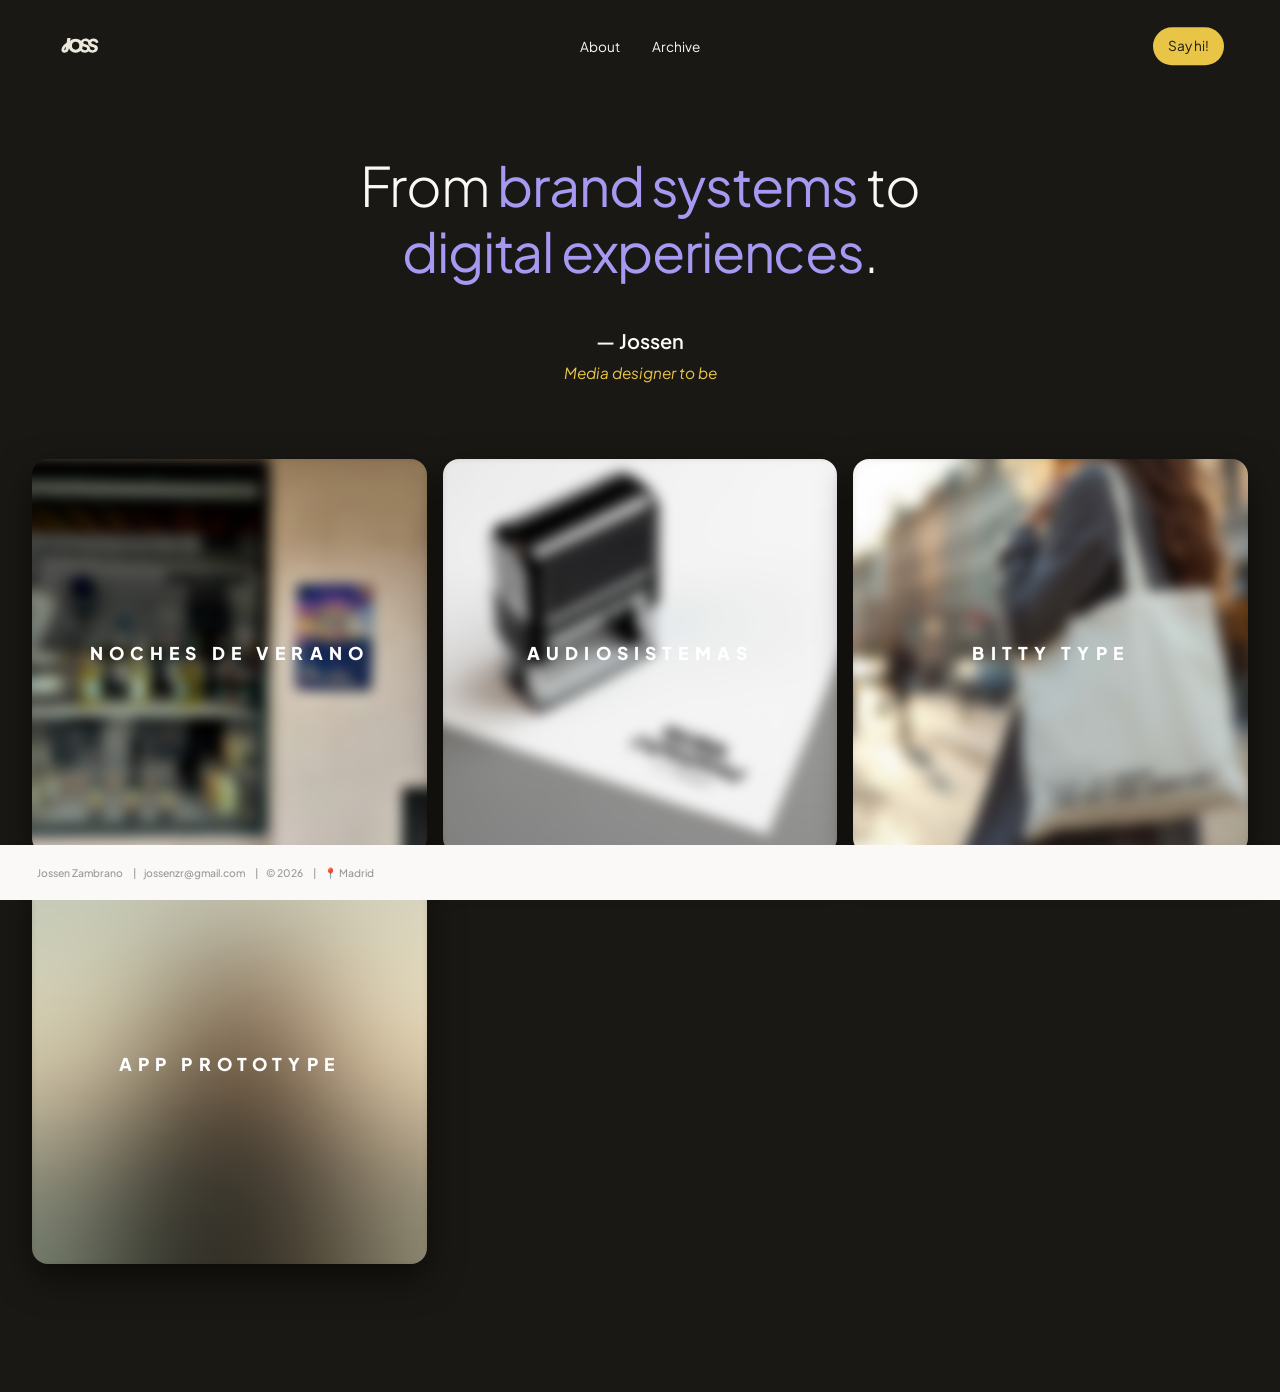
==== index.html @ 5b0282dc "feat: navbar, favicon, projects, animations and more" ====
﻿<!doctype html>
<!--
	Phantom by HTML5 UP
	html5up.net | @ajlkn
	Free for personal and commercial use under the CCA 3.0 license (html5up.net/license)
-->
<html>
  <head>
    <title>Joss Portfolio</title>
    <meta charset="utf-8" />
    <meta
      name="viewport"
      content="width=device-width, initial-scale=1, user-scalable=no"
    />
    <link
      rel="icon"
      type="image/png"
      href="images/favicon/favicon-96x96.png"
      sizes="96x96"
    />
    <link rel="icon" type="image/svg+xml" href="images/favicon/favicon.svg" />
    <link rel="shortcut icon" href="images/favicon/favicon.ico" />
    <link
      rel="apple-touch-icon"
      sizes="180x180"
      href="images/favicon/apple-touch-icon.png"
    />
    <meta name="apple-mobile-web-app-title" content="MyWebSite" />
    <link rel="manifest" href="images/favicon/site.webmanifest" />
    <link rel="stylesheet" href="assets/css/main.css" />
    <noscript><link rel="stylesheet" href="assets/css/noscriptss" /></noscript>
  </head>
  <body class="is-preload home">
    <!-- Wrapper -->
    <div id="wrapper">
      <!-- Header -->
      <header id="header">
        <div class="inner">
          <!-- Logo -->
          <a href="index.html" class="logo" aria-label="JOSS"
            ><span class="logo-mark"></span
          ></a>

          <!-- Nav -->
          <nav>
            <ul>
              <li><a href="aboutme.html">About</a></li>
              <li><a href="archive.html">Archive</a></li>
              <li><a href="sayhello.html" class="say-hello">Say hi!</a></li>
            </ul>
          </nav>
          <button class="hamburger" id="hamburger" aria-label="Menu">
            <span></span>
            <span></span>
            <span></span>
          </button>
          <a
            href="sayhello.html#sayhello-form"
            class="header-msg icon fa-envelope"
            aria-label="Say hi"
            ><span class="label">Say hi</span></a
          >
        </div>
      </header>

      <!-- Main -->
      <div id="main">
        <div class="inner">
          <section id="intro">
            <blockquote class="hero-quote">
              <p class="quote-text">
                From <em>brand systems</em> to <em>digital experiences</em>.
              </p>
              <footer class="quote-sign">
                <span class="quote-name"> — Jossen</span>
                <span class="quote-role">Media designer to be</span>
              </footer>
            </blockquote>
          </section>
          <section class="tiles">
            <article class="style1">
              <span class="image">
                <img src="images/proyecto1/cartel_chinchon.jpg" alt="" />
              </span>
              <a href="proyecto1.html">
                <h2>Noches de Verano</h2>
                <div class="content">
                  <p>Festival identity</p>
                </div>
              </a>
            </article>
            <article class="style2">
              <span class="image">
                <img src="images/proyecto2/sello_corporativo.jpg" alt="" />
              </span>
              <a href="proyecto2.html">
                <h2>Audiosistemas</h2>
                <div class="content">
                  <p>Brand identity</p>
                </div>
              </a>
            </article>
            <article class="style3">
              <span class="image">
                <img src="images/proyecto3/TOTEBAG.jpg" alt="" />
              </span>
              <a href="proyecto3.html">
                <h2>Bitty Type</h2>
                <div class="content">
                  <p>Pixel Typeface</p>
                </div>
              </a>
            </article>
            <article class="style4">
              <span class="image">
                <img src="images/pic04.jpg" alt="" />
              </span>
              <a href="#" onclick="return false;" style="cursor: default">
                <h2>App Prototype</h2>
                <div class="content">
                  <p>🔒 Coming soon</p>
                </div>
              </a>
            </article>
          </section>
        </div>
      </div>

      <!-- Footer -->
      <footer id="footer">
        <div class="inner">
          <div class="footer-bottom">
            <ul class="copyright">
              <li>
                Jossen Zambrano<span class="footer-extra">
                  &nbsp;&nbsp;&nbsp;&nbsp;|&nbsp;&nbsp;&nbsp;&nbsp;jossenzr@gmail.com</span
                >
                &nbsp;&nbsp;&nbsp;&nbsp;|&nbsp;&nbsp;&nbsp;&nbsp;&copy;
                2026<span class="footer-extra">
                  &nbsp;&nbsp;&nbsp;&nbsp;|&nbsp;&nbsp;&nbsp;&nbsp;📍
                  Madrid</span
                >
              </li>
            </ul>
            <section class="footer-social">
              <ul class="icons">
                <li>
                  <a
                    href="https://www.instagram.com/hellojossi"
                    target="_blank"
                    rel="noopener"
                    class="icon brands style2 fa-instagram"
                    ><span class="label">Instagram</span></a
                  >
                </li>
                <li>
                  <a
                    href="https://www.linkedin.com/in/jossenz"
                    target="_blank"
                    rel="noopener"
                    class="icon brands style2 fa-linkedin"
                    ><span class="label">LinkedIn</span></a
                  >
                </li>
              </ul>
            </section>
          </div>
        </div>
      </footer>
    </div>

    <!-- Scripts -->
    <script src="assets/js/jquery.min.js"></script>
    <script src="assets/js/browser.min.js"></script>
    <script src="assets/js/breakpoints.min.js"></script>
    <script src="assets/js/util.js"></script>
    <script src="assets/js/main.js"></script>
    <script src="assets/js/hamburger.js"></script>
  </body>
</html>
---- assets/css/main.css ----
﻿@import url(fontawesome-all.min.css);
@import url("https://fonts.googleapis.com/css?family=Source+Sans+Pro:300,700,900");

@font-face {
	font-family: "Plus Jakarta Sans";
	src: url("../webfonts/Plus_Jakarta_Sans/PlusJakartaSans-VariableFont_wght.ttf") format("truetype");
	font-weight: 200 800;
	font-style: normal;
}

@font-face {
	font-family: "Plus Jakarta Sans";
	src: url("../webfonts/Plus_Jakarta_Sans/PlusJakartaSans-Italic-VariableFont_wght.ttf") format("truetype");
	font-weight: 200 800;
	font-style: italic;
}

/*
	Phantom by HTML5 UP
	html5up.net | @ajlkn
	Free for personal and commercial use under the CCA 3.0 license (html5up.net/license)
*/

html, body, div, span, applet, object,
iframe, h1, h2, h3, h4, h5, h6, p, blockquote,
pre, a, abbr, acronym, address, big, cite,
code, del, dfn, em, img, ins, kbd, q, s, samp,
small, strike, strong, sub, sup, tt, var, b,
u, i, center, dl, dt, dd, ol, ul, li, fieldset,
form, label, legend, table, caption, tbody,
tfoot, thead, tr, th, td, article, aside,
canvas, details, embed, figure, figcaption,
footer, header, hgroup, menu, nav, output, ruby,
section, summary, time, mark, audio, video {
	margin: 0;
	padding: 0;
	border: 0;
	font-size: 100%;
	font: inherit;
	vertical-align: baseline;}

article, aside, details, figcaption, figure,
footer, header, hgroup, menu, nav, section {
	display: block;}

body {
	line-height: 1;
}

ol, ul {
	list-style: none;
}

blockquote, q {
	quotes: none;
}

	blockquote:before, blockquote:after, q:before, q:after {
		content: '';
		content: none;
	}

table {
	border-collapse: collapse;
	border-spacing: 0;
}

body {
	-webkit-text-size-adjust: none;
}

mark {
	background-color: transparent;
	color: inherit;
}

input::-moz-focus-inner {
	border: 0;
	padding: 0;
}

input, select, textarea {
	-moz-appearance: none;
	-webkit-appearance: none;
	-ms-appearance: none;
	appearance: none;
}

/* Basic */

	@-ms-viewport {
		width: device-width;
	}

	body {
		-ms-overflow-style: scrollbar;
	}

	@media screen and (max-width: 480px) {

		html, body {
			min-width: 320px;
		}

	}

	html {
		box-sizing: border-box;
	}

	*, *:before, *:after {
		box-sizing: inherit;
	}

	body {
		background: #F5F0E8;
	}

	/* Dark theme — applied site-wide via the "home" body class */
	body.home {
		background: #1A1814;
		color: #FAF9F7;
	}

	/* Header: blended/transparent at top, off-white sticky pill once scrolled */
	body.home #header {
		background: transparent;
		box-shadow: none;
		transition: background-color 0.3s ease, box-shadow 0.3s ease;
	}

	body.home #header.scrolled {
		background: rgba(227, 216, 242, 0.5);
		box-shadow: 0 6px 24px rgba(26, 24, 20, 0.12);
		-webkit-backdrop-filter: blur(22px) saturate(140%);
		backdrop-filter: blur(22px) saturate(140%);
	}

	/* Logo swaps with header state (all widths).
	   The logo is an SVG rendered via CSS mask, tinted with currentColor —
	   so it picks up Pergamino on the dark bar and Ink once scrolled. */
	body.home #header .logo {
		color: #ECE8DC;
	}

	body.home #header.scrolled .logo,
	body.home #header.menu-open .logo {
		color: #1A1814;
	}

	/* SVG logo flips from Pergamino to Ink on the light (scrolled) bar */
	body.home #header.scrolled .logo-mark,
	body.home #header.menu-open .logo-mark {
		filter: brightness(0);
	}

	/* Hamburger swaps with header state (mobile) */
	body.home #header .hamburger span {
		background: #FAF9F7;
	}

	body.home #header.scrolled .hamburger span,
	body.home #header.menu-open .hamburger span {
		background: #1A1814;
	}

	/* Nav links + CTA swap only where the nav is a bar (tablet/desktop) */
	@media screen and (min-width: 737px) {

		/* Say hi as a right-aligned CTA (About/Archive stay centered) */
		body.home #header nav ul li:last-child {
			position: absolute;
			right: 2em;
			top: 50%;
			transform: translateY(-50%);
		}

		body.home #header nav ul li a {
			color: #FAF9F7;
		}

		body.home #header.scrolled nav ul li a {
			color: #1A1814;
		}

		body.home #header.scrolled nav ul li a:hover {
			color: #FAF9F7 !important;
		}

		/* Current-page (active) link behaves like the others — no purple */
		body.home #header nav ul li a.active {
			color: #FAF9F7 !important;
			font-weight: 400;
			text-decoration: underline;
			text-underline-offset: 4px;
		}

		body.home #header nav ul li a.active:hover {
			color: #FAF9F7 !important;
		}

		body.home #header.scrolled nav ul li a.active {
			color: #1A1814 !important;
		}

		body.home #header.scrolled nav ul li a.active:hover {
			color: #FAF9F7 !important;
		}

		/* Filled pill CTA — Honey on the dark bar */
		body.home #header nav ul li a.say-hello {
			background: #E8C547;
			box-shadow: none;
			color: #1A1814;
			font-weight: 400;
			text-decoration: none;
		}

		body.home #header nav ul li a.say-hello:hover {
			background: #f0d264;
			color: #1A1814 !important;
			box-shadow: none;
			text-decoration: none;
		}

		/* Filled pill CTA — Ink on the honey bar */
		body.home #header.scrolled nav ul li a.say-hello {
			background: #1A1814;
			box-shadow: none;
			color: #FAF9F7;
		}

		body.home #header.scrolled nav ul li a.say-hello:hover {
			background: #2e2a25;
			color: #FAF9F7 !important;
			box-shadow: none;
			text-decoration: none;
		}

	}

	/* Say hi CTA arrow: Ink on the violet button, off-white on the Ink button */
	body.home #header nav ul li a.say-hello::after {
		color: #1A1814;
	}

	body.home #header.scrolled nav ul li a.say-hello::after {
		color: #FAF9F7;
	}

	/* Footer in off-white */
	body.home #footer {
		background-color: #FAF9F7;
	}

	/* Tile shadow, readable on the dark background */
	body.home .tiles article {
		box-shadow: 0 14px 34px rgba(0, 0, 0, 0.55);
	}

	body:not(.is-touch).home .tiles article:hover {
		box-shadow: 0 22px 48px rgba(0, 0, 0, 0.7);
	}

	/* Other pages: flip dark content text to off-white on the dark theme */
	body.home .about-heading,
	body.home .about-text p,
	body.home .sayhello-sub,
	body.home .sayhello-form-label,
	body.home .sayhello-field-label {
		color: #FAF9F7;
	}

	/* About name label in the brand purple */
	body.home .about-label {
		color: #A599F2;
	}

	/* Keep Ink text where it sits on a light (honey) element */
	body.home .sayhello-highlight {
		color: #1A1814;
	}

	/* Per-page nav hover colour (About / Archive) */
	body.p2 #header nav ul li a:not(.say-hello):hover {
		color: #FAF9F7 !important;
	}

	body.p2 #header.scrolled nav ul li a:not(.say-hello):hover {
		color: #FAF9F7 !important;
	}

	body.p3 #header nav ul li a:not(.say-hello):hover,
	body.p3 #header.scrolled nav ul li a:not(.say-hello):hover {
		color: #FAF9F7 !important;
	}

	/* Already on the Say hi page: hide the CTA in the nav */
	body.sayhi #header nav ul li:last-child {
		display: none;
	}

		body.is-preload *, body.is-preload *:before, body.is-preload *:after {
			-moz-animation: none !important;
			-webkit-animation: none !important;
			-ms-animation: none !important;
			animation: none !important;
			-moz-transition: none !important;
			-webkit-transition: none !important;
			-ms-transition: none !important;
			transition: none !important;
		}

/* Type */

	body, input, select, textarea {
		color: #585858;
		font-family: "Plus Jakarta Sans", "Source Sans Pro", Helvetica, sans-serif;
		font-size: 16pt;
		font-weight: 300;
		line-height: 1.75;
	}

		@media screen and (max-width: 1680px) {

			body, input, select, textarea {
				font-size: 14pt;
			}

		}

		@media screen and (max-width: 1280px) {

			body, input, select, textarea {
				font-size: 12pt;
			}

		}

	a {
		-moz-transition: border-bottom-color 0.2s ease, color 0.2s ease;
		-webkit-transition: border-bottom-color 0.2s ease, color 0.2s ease;
		-ms-transition: border-bottom-color 0.2s ease, color 0.2s ease;
		transition: border-bottom-color 0.2s ease, color 0.2s ease;
		text-decoration: none;
		color: #585858;
		border-bottom: dotted 1px rgba(88, 88, 88, 0.5);
	}

		a:hover {
			border-bottom-color: transparent;
			color: #f2849e !important;
		}

	strong, b {
		font-weight: 900;
	}

	em, i {
		font-style: italic;
	}

	p {
		margin: 0 0 2em 0;
	}

	h1 {
		font-size: 2.75em;
		font-weight: 700;
		line-height: 1.3;
		margin: 0 0 1em 0;
		letter-spacing: -0.035em;
	}

		h1 a {
			color: inherit;
		}

		@media screen and (max-width: 736px) {

			h1 {
				font-size: 2em;
				margin: 0 0 1em 0;
			}

		}

		@media screen and (max-width: 360px) {

			h1 {
				font-size: 1.75em;
			}

		}

	h2 {
		font-weight: 900;
		line-height: 1.5;
		margin: 0 0 2em 0;
		text-transform: uppercase;
		letter-spacing: 0.35em;
		font-size: 1.1em;
	}

		h2 a {
			color: inherit;
		}

	@media screen and (max-width: 980px) {

		h1 br, h2 br {
			display: none;
		}

	}

	@media screen and (max-width: 736px) {

		h2 {
			font-size: 1em;
		}

	}

/* Icon */

	.icon {
		text-decoration: none;
		border-bottom: none;
		position: relative;
	}

		.icon:before {
			-moz-osx-font-smoothing: grayscale;
			-webkit-font-smoothing: antialiased;
			display: inline-block;
			font-style: normal;
			font-variant: normal;
			text-rendering: auto;
			line-height: 1;
			text-transform: none !important;
			font-family: 'Font Awesome 5 Free';
			font-weight: 400;
		}

		.icon > .label {
			display: none;
		}

		.icon:before {
			line-height: inherit;
		}

		.icon.brands:before {
			font-family: 'Font Awesome 5 Brands';
		}

		.icon.style2 {
			-moz-transition: background-color 0.2s ease-in-out, color 0.2s ease-in-out, border-color 0.2s ease-in-out;
			-webkit-transition: background-color 0.2s ease-in-out, color 0.2s ease-in-out, border-color 0.2s ease-in-out;
			-ms-transition: background-color 0.2s ease-in-out, color 0.2s ease-in-out, border-color 0.2s ease-in-out;
			transition: background-color 0.2s ease-in-out, color 0.2s ease-in-out, border-color 0.2s ease-in-out;
			background-color: transparent;
			border: solid 1px #c9c9c9;
			border-radius: 4px;
			width: 2.65em;
			height: 2.65em;
			display: inline-block;
			text-align: center;
			line-height: 2.65em;
			color: inherit;
		}

			.icon.style2:before {
				font-size: 1.1em;
			}

			.icon.style2 {
				border: none;
				width: auto;
				height: auto;
				line-height: inherit;
			}

			.icon.style2:hover {
				color: #A599F2 !important;
				border-color: transparent;
			}

			.icon.style2:active {
				background-color: transparent;
			}

/* List */

	ol {
		list-style: decimal;
		margin: 0 0 2em 0;
		padding-left: 1.25em;
	}

		ol li {
			padding-left: 0.25em;
		}

	ul {
		list-style: disc;
		margin: 0 0 2em 0;
		padding-left: 1em;
	}

		ul li {
			padding-left: 0.5em;
		}

	dl {
		margin: 0 0 2em 0;
	}

		dl dt {
			display: block;
			font-weight: 900;
			margin: 0 0 1em 0;
		}

		dl dd {
			margin-left: 2em;
		}

/* Actions */

	ul.actions {
		display: -moz-flex;
		display: -webkit-flex;
		display: -ms-flex;
		display: flex;
		cursor: default;
		list-style: none;
		margin-left: -1em;
		padding-left: 0;
	}

		ul.actions li {
			padding: 0 0 0 1em;
			vertical-align: middle;
		}

/* Icons */

	ul.icons {
		cursor: default;
		list-style: none;
		padding-left: 0;
		margin: -1em 0 2em -1em;
	}

		ul.icons li {
			display: inline-block;
			padding: 1em 0 0 1em;
		}

/* Form */

	form {
		margin: 0 0 2em 0;
		overflow-x: hidden;
	}

		form > :last-child {
			margin-bottom: 0;
		}

		form > .fields {
			display: -moz-flex;
			display: -webkit-flex;
			display: -ms-flex;
			display: flex;
			-moz-flex-wrap: wrap;
			-webkit-flex-wrap: wrap;
			-ms-flex-wrap: wrap;
			flex-wrap: wrap;
			width: calc(100% + 3em);
			margin: -1.5em 0 2em -1.5em;
		}

			form > .fields > .field {
				-moz-flex-grow: 0;
				-webkit-flex-grow: 0;
				-ms-flex-grow: 0;
				flex-grow: 0;
				-moz-flex-shrink: 0;
				-webkit-flex-shrink: 0;
				-ms-flex-shrink: 0;
				flex-shrink: 0;
				padding: 1.5em 0 0 1.5em;
				width: calc(100% - 1.5em);
			}

				form > .fields > .field.half {
					width: calc(50% - 0.75em);
				}

				form > .fields > .field.third {
					width: calc(100%/3 - 0.5em);
				}

				form > .fields > .field.quarter {
					width: calc(25% - 0.375em);
				}

		@media screen and (max-width: 480px) {

			form > .fields {
				width: calc(100% + 3em);
				margin: -1.5em 0 2em -1.5em;
			}

				form > .fields > .field {
					padding: 1.5em 0 0 1.5em;
					width: calc(100% - 1.5em);
				}

					form > .fields > .field.half {
						width: calc(100% - 1.5em);
					}

					form > .fields > .field.third {
						width: calc(100% - 1.5em);
					}

					form > .fields > .field.quarter {
						width: calc(100% - 1.5em);
					}

		}

	label {
		display: block;
		font-size: 0.9em;
		font-weight: 900;
		margin: 0 0 1em 0;
	}

	input[type="text"],
	input[type="password"],
	input[type="email"],
	input[type="tel"],
	textarea {
		-moz-appearance: none;
		-webkit-appearance: none;
		-ms-appearance: none;
		appearance: none;
		background-color: transparent;
		border: none;
		border-radius: 0;
		border-bottom: solid 1px #c9c9c9;
		color: inherit;
		display: block;
		outline: 0;
		padding: 0;
		text-decoration: none;
		width: 100%;
	}

		input[type="text"]:invalid,
		input[type="password"]:invalid,
		input[type="email"]:invalid,
		input[type="tel"]:invalid,
		textarea:invalid {
			box-shadow: none;
		}

		input[type="text"]:focus,
		input[type="password"]:focus,
		input[type="email"]:focus,
		input[type="tel"]:focus,
		textarea:focus {
			border-bottom-color: #A599F2;
			box-shadow: inset 0 -1px 0 0 #A599F2;
		}

	/*input[type="text"],
	input[type="password"],
	input[type="email"] {
		height: em;
	} */

	textarea {
		padding: 0;
		min-height: 3.75em;
	}

/* Image */

	.image {
		border-radius: 4px;
		border: 0;
		display: inline-block;
		position: relative;
	}

		.image img {
			border-radius: 4px;
			display: block;
		}

/* Button */

	input[type="submit"],
	input[type="reset"],
	input[type="button"],
	button,
	.button {
		-moz-appearance: none;
		-webkit-appearance: none;
		-ms-appearance: none;
		appearance: none;
		-moz-transition: background-color 0.2s ease-in-out, color 0.2s ease-in-out, box-shadow 0.2s ease-in-out;
		-webkit-transition: background-color 0.2s ease-in-out, color 0.2s ease-in-out, box-shadow 0.2s ease-in-out;
		-ms-transition: background-color 0.2s ease-in-out, color 0.2s ease-in-out, box-shadow 0.2s ease-in-out;
		transition: background-color 0.2s ease-in-out, color 0.2s ease-in-out, box-shadow 0.2s ease-in-out;
		background-color: transparent;
		border-radius: 4px;
		border: 0;
		box-shadow: inset 0 0 0 2px #585858;
		color: #585858 !important;
		cursor: pointer;
		display: inline-block;
		font-size: 0.8em;
		font-weight: 900;
		height: 3.5em;
		letter-spacing: 0.35em;
		line-height: 3.45em;
		overflow: hidden;
		padding: 0 1.25em 0 1.6em;
		text-align: center;
		text-decoration: none;
		text-overflow: ellipsis;
		text-transform: uppercase;
		white-space: nowrap;
	}

		input[type="submit"].icon:before,
		input[type="reset"].icon:before,
		input[type="button"].icon:before,
		button.icon:before,
		.button.icon:before {
			margin-right: 0.5em;
		}

		input[type="submit"].fit,
		input[type="reset"].fit,
		input[type="button"].fit,
		button.fit,
		.button.fit {
			width: 100%;
		}

		input[type="submit"]:hover,
		input[type="reset"]:hover,
		input[type="button"]:hover,
		button:hover,
		.button:hover {
			color: #f2849e !important;
			box-shadow: inset 0 0 0 2px #f2849e;
		}

		input[type="submit"]:active,
		input[type="reset"]:active,
		input[type="button"]:active,
		button:active,
		.button:active {
			background-color: rgba(242, 132, 158, 0.1);
		}

		input[type="submit"].primary,
		input[type="reset"].primary,
		input[type="button"].primary,
		button.primary,
		.button.primary {
			box-shadow: none;
			background-color: #E8C547;
			color: #1A1814 !important;
			border-radius: 2em;
		}

			input[type="submit"].primary:hover,
			input[type="reset"].primary:hover,
			input[type="button"].primary:hover,
			button.primary:hover,
			.button.primary:hover {
				background-color: #A599F2;
				box-shadow: 0 4px 16px rgba(165, 153, 242, 0.4);
				color: #ffffff !important;
			}

			input[type="submit"].primary:active,
			input[type="reset"].primary:active,
			input[type="button"].primary:active,
			button.primary:active,
			.button.primary:active {
				background-color: #8a7de0;
			}

		input[type="submit"].disabled, input[type="submit"]:disabled,
		input[type="reset"].disabled,
		input[type="reset"]:disabled,
		input[type="button"].disabled,
		input[type="button"]:disabled,
		button.disabled,
		button:disabled,
		.button.disabled,
		.button:disabled {
			pointer-events: none;
			opacity: 0.25;
		}

/* Tiles */

	.tiles {
		display: grid;
		grid-template-columns: 1fr 1fr 1fr;
		gap: 1em;
		margin: 0;
	}

		.tiles article {
			-moz-transition: -moz-transform 0.5s ease, opacity 0.5s ease, box-shadow 0.5s ease;
			-webkit-transition: -webkit-transform 0.5s ease, opacity 0.5s ease, box-shadow 0.5s ease;
			-ms-transition: -ms-transform 0.5s ease, opacity 0.5s ease, box-shadow 0.5s ease;
			transition: transform 0.5s ease, opacity 0.5s ease, box-shadow 0.5s ease;
			position: relative;
			width: auto;
			margin: 0;
			aspect-ratio: 1 / 1;
			border-radius: 1em;
			box-shadow: 0 10px 30px rgba(26, 24, 20, 0.12);
			overflow: hidden;
		}

			.tiles article > .image {
				-moz-transition: -moz-transform 0.5s ease;
				-webkit-transition: -webkit-transform 0.5s ease;
				-ms-transition: -ms-transform 0.5s ease;
				transition: transform 0.5s ease;
				position: absolute;
				top: 0;
				left: 0;
				width: 100%;
				height: 100%;
				display: block;
				border-radius: 0;
				overflow: hidden;
			}

				.tiles article > .image img {
					display: block;
					width: 100%;
					height: 100%;
					object-fit: cover;
					filter: blur(6px);
					transform: scale(1.05);
					transition: filter 0.5s ease, transform 0.5s ease;
				}

				.tiles article > .image:before {
					pointer-events: none;
					transition: background-color 0.5s ease, opacity 0.5s ease;
					content: '';
					display: block;
					position: absolute;
					top: 0;
					left: 0;
					width: 100%;
					height: 100%;
					background-color: transparent;
					opacity: 0;
					z-index: 1;
				}

				.tiles article > .image:after {
					pointer-events: none;
					-moz-transition: opacity 0.5s ease;
					-webkit-transition: opacity 0.5s ease;
					-ms-transition: opacity 0.5s ease;
					transition: opacity 0.5s ease;
					content: '';
					display: block;
					position: absolute;
					top: 0;
					left: 0;
					width: 100%;
					height: 100%;
					background-image: url("data:image/svg+xml;charset=utf8,%3Csvg xmlns='http://www.w3.org/2000/svg' width='100' height='100' viewBox='0 0 100 100' preserveAspectRatio='none'%3E%3Cstyle%3Eline %7B stroke-width: 0.25px%3B stroke: %23ffffff%3B %7D%3C/style%3E%3Cline x1='0' y1='0' x2='100' y2='100' /%3E%3Cline x1='100' y1='0' x2='0' y2='100' /%3E%3C/svg%3E");
					background-position: center;
					background-repeat: no-repeat;
					background-size: 100% 100%;
					opacity: 0;
					z-index: 2;
				}

			.tiles article > a {
				display: -moz-flex;
				display: -webkit-flex;
				display: -ms-flex;
				display: flex;
				-moz-flex-direction: column;
				-webkit-flex-direction: column;
				-ms-flex-direction: column;
				flex-direction: column;
				-moz-align-items: center;
				-webkit-align-items: center;
				-ms-align-items: center;
				align-items: center;
				-moz-justify-content: center;
				-webkit-justify-content: center;
				-ms-justify-content: center;
				justify-content: center;
				-moz-transition: background-color 0.5s ease, -moz-transform 0.5s ease;
				-webkit-transition: background-color 0.5s ease, -webkit-transform 0.5s ease;
				-ms-transition: background-color 0.5s ease, -ms-transform 0.5s ease;
				transition: background-color 0.5s ease, transform 0.5s ease;
				position: absolute;
				top: 0;
				left: 0;
				width: 100%;
				height: 100%;
				padding: 1em;
				border-radius: 0;
				border-bottom: 0;
				color: #ffffff;
				text-align: center;
				text-decoration: none;
				z-index: 3;
			}

				.tiles article > a > :last-child {
					margin: 0;
				}

				.tiles article > a:hover {
					color: #ffffff !important;
				}

				.tiles article > a h2 {
					margin: 0;
				}

				.tiles article > a .content {
					-moz-transition: max-height 0.5s ease, opacity 0.5s ease;
					-webkit-transition: max-height 0.5s ease, opacity 0.5s ease;
					-ms-transition: max-height 0.5s ease, opacity 0.5s ease;
					transition: max-height 0.5s ease, opacity 0.5s ease;
					width: 100%;
					max-height: 0;
					line-height: 1.5;
					margin-top: 0.35em;
					opacity: 0;
				}

					.tiles article > a .content > :last-child {
						margin-bottom: 0;
					}


			body:not(.is-touch) .tiles article:hover {
				-moz-transform: translateY(-6px);
				-webkit-transform: translateY(-6px);
				-ms-transform: translateY(-6px);
				transform: translateY(-6px);
				box-shadow: 0 18px 42px rgba(26, 24, 20, 0.18);
			}

			body:not(.is-touch) .tiles article:hover > .image {
				-moz-transform: scale(1.03);
				-webkit-transform: scale(1.03);
				-ms-transform: scale(1.03);
				transform: scale(1.03);
			}

				body:not(.is-touch) .tiles article:hover > .image img {
					filter: blur(0);
					transform: scale(1);
				}

				body:not(.is-touch) .tiles article:hover > .image:before {
					background-color: #000000;
					opacity: 0.5;
				}

				body:not(.is-touch) .tiles article:hover > .image:after {
					opacity: 0;
				}

			body:not(.is-touch) .tiles article:hover .content {
				max-height: 15em;
				opacity: 1;
			}

		* + .tiles {
			margin-top: 2em;
		}

		body.is-preload .tiles article {
			-moz-transform: scale(0.9);
			-webkit-transform: scale(0.9);
			-ms-transform: scale(0.9);
			transform: scale(0.9);
			opacity: 0;
		}

		body.is-touch .tiles article .content {
			max-height: 15em;
			opacity: 1;
		}

		body.is-touch .tiles article > .image img {
			filter: blur(0);
			transform: scale(1);
		}

		body.is-touch .tiles article > .image:before {
			background-color: #000000;
			opacity: 0.5;
		}

		@media screen and (max-width: 1280px) {

			.tiles {
				margin: 0;
			}

				.tiles article {
					width: auto;
					margin: 0;
				}

		}

		@media screen and (max-width: 980px) {

			.tiles {
				margin: 0;
			}

				.tiles article {
					width: auto;
					margin: 0;
				}

		}

		@media screen and (max-width: 736px) {

			.tiles {
				grid-template-columns: 1fr 1fr;
				grid-auto-rows: auto;
				gap: 0.8em;
				margin: 0;
			}

				.tiles article {
					width: auto;
					margin: 0;
				}

					.tiles article:hover > .image {
						-moz-transform: scale(1.0);
						-webkit-transform: scale(1.0);
						-ms-transform: scale(1.0);
						transform: scale(1.0);
					}

		}

		@media screen and (max-width: 480px) {

			.tiles {
				grid-template-columns: 1fr;
				grid-auto-rows: auto;
				gap: 0.8em;
				margin: 0;
			}

				.tiles article {
					width: auto;
					margin: 0;
				}

		}

/* Tiles scroll reveal (mobile: appear one-by-one on scroll) */

	@keyframes tileReveal {
		0%   { opacity: 0; }
		100% { opacity: 1; }
	}

	@media screen and (max-width: 736px) {

		.tiles {
			gap: 0;
		}

		.tiles article {
			opacity: 0;
			border-radius: 0;
			width: 100%;
			aspect-ratio: 1 / 1;
			height: auto;
		}

		.tiles article.reveal-in {
			animation: tileReveal 1.2s ease both;
		}

	}

/* Header */

	#header {
		position: fixed;
		top: 0.9em;
		left: 1.5em;
		right: 1.5em;
		z-index: 10000;
		background: #F5F0E8;
		border-radius: 2em;
		box-shadow: 0 6px 24px rgba(26, 24, 20, 0.1);
		padding: 0;
	}

		#header .inner {
			display: flex;
			align-items: center;
			justify-content: center;
			position: relative;
			padding: 0 2em;
			min-height: 4em;
		}

		#header .logo {
			position: absolute;
			left: 2em;
			top: 50%;
			transform: translateY(-50%);
			display: flex;
			flex-direction: column;
			line-height: 1.1;
			text-decoration: none;
			border-bottom: 0;
			color: #1A1814;
			font-size: 1em;
			font-weight: 700;
			letter-spacing: 0.05em;
			transition: color 0.2s ease;
		}

		#header .logo:hover {
			color: #A599F2 !important;
		}

		/* SVG wordmark as a background image (loads over file:// too).
		   Native fill is Pergamino; flipped to Ink via filter when scrolled. */
		#header .logo .logo-mark {
			display: block;
			width: 3em;
			height: 3em;
			background-image: url(../../images/LOGO_JOSS.svg);
			background-repeat: no-repeat;
			background-position: center;
			background-size: contain;
			transition: filter 0.2s ease;
		}

		#header nav ul {
			display: flex;
			align-items: center;
			list-style: none;
			margin: 0;
			padding: 0;
			gap: 2em;
		}

			#header nav ul li {
				padding: 0;
			}

				#header nav ul li a {
					font-size: 0.85em;
					font-weight: 400;
					color: #1A1814;
					text-decoration: none;
					border-bottom: 0;
					letter-spacing: 0;
					padding-bottom: 2px;
					transition: color 0.2s ease;
					display: inline-block;
				}

				#header nav ul li a.say-hello {
					position: relative;
					display: inline-flex;
					align-items: center;
					font-style: normal;
					font-weight: 700;
					padding: 0.5em 1.1em;
					border-radius: 2em;
					box-shadow: inset 0 0 0 2px #1A1814;
					transition: color 0.2s ease, box-shadow 0.2s ease;
				}

					#header nav ul li a.say-hello::after {
						content: '\2192';
						display: inline-block;
						max-width: 0;
						margin-left: 0;
						color: #A599F2;
						font-weight: 700;
						line-height: 1;
						opacity: 0;
						overflow: hidden;
						transform: translateX(-4px);
						transition: max-width 0.3s ease, margin-left 0.3s ease, opacity 0.25s ease, transform 0.3s ease;
					}

				#header nav ul li a:hover {
					color: #FAF9F7 !important;
					border-bottom: none !important;
					text-decoration: underline;
					text-underline-offset: 4px;
				}

				#header nav ul li a.say-hello:hover {
					box-shadow: inset 0 0 0 2px #A599F2;
					text-decoration: none;
				}

					#header nav ul li a.say-hello:hover::after {
						max-width: 1.5em;
						margin-left: 0.5em;
						opacity: 1;
						transform: translateX(0);
					}

				#header nav ul li a.active {
					color: #A599F2 !important;
					font-weight: 600;
					text-decoration: underline;
					text-underline-offset: 4px;
				}

/* Hamburger button */

	.hamburger {
		display: none;
		flex-direction: column;
		align-items: center;
		justify-content: center;
		gap: 5px;
		width: 26px;
		height: 26px;
		background: none;
		border: none;
		outline: none;
		cursor: pointer;
		padding: 0;
		z-index: 1001;
		box-shadow: none;
	}

	.hamburger:hover,
	.hamburger:active,
	.hamburger:focus,
	.hamburger:focus-visible {
		outline: none;
		box-shadow: none;
	}

	.hamburger span {
		display: block;
		width: 22px;
		height: 2px;
		background: #1A1814;
		border-radius: 2px;
		transition: transform 0.3s ease, opacity 0.3s ease;
	}

	.hamburger.is-open span:nth-child(1) {
		transform: translateY(6px) rotate(45deg);
	}

	.hamburger.is-open span:nth-child(2) {
		opacity: 0;
	}

	.hamburger.is-open span:nth-child(3) {
		transform: translateY(-6px) rotate(-45deg);
	}

	/* Header message icon */

	.header-msg {
		display: none;
		align-items: center;
		justify-content: center;
		width: 26px;
		height: 26px;
		color: #1A1814;
		font-size: 22px;
		line-height: 1;
		z-index: 1001;
		transition: color 0.2s ease;
	}

	.header-msg:hover {
		color: #A599F2 !important;
	}

	@media screen and (max-width: 736px) {

		/* Frosted lavender bar on mobile — same blur as desktop.
		   The blur is only disabled while the drawer is open, so the
		   full-screen menu stays positioned relative to the viewport. */
		body.home #header.scrolled.menu-open {
			-webkit-backdrop-filter: none;
			backdrop-filter: none;
		}

		#header .inner {
			padding: 0 1.2em;
			min-height: 0;
			height: 1.2em;
			position: relative;
			justify-content: flex-end;
		}

		#header .logo {
			position: absolute;
			left: 1.7em;
			top: 50%;
			transform: translateY(-50%);
			flex-direction: row;
			text-align: left;
			font-size: 1.05em;
			line-height: 1;
			z-index: 1002;
		}

		
		.hamburger {
			display: flex;
			width: 20px;
			height: 11px;
			gap: 2px;
			margin-right: 0.55em;
			z-index: 1002;
		}

		.hamburger span {
			width: 20px;
		}

		.hamburger.is-open span:nth-child(1) {
			transform: translateY(4px) rotate(45deg);
		}

		.hamburger.is-open span:nth-child(3) {
			transform: translateY(-4px) rotate(-45deg);
		}

		.header-msg {
			display: none;
		}

		#header nav {
			position: fixed;
			top: 0;
			left: 0;
			right: 0;
			bottom: 0;
			width: 100%;
			height: 100vh;
			background: #E3D8F2;
			display: flex;
			flex-direction: column;
			justify-content: center;
			padding: 3em 1.6em 9em;
			z-index: 1000;
			transform: translateY(-100%);
			transition: transform 0.4s ease;
			overflow-y: auto;
		}

		#header nav.is-open {
			transform: translateY(0);
		}

		#header nav ul {
			flex-direction: column;
			align-items: center;
			gap: 0.5em;
		}

		#header nav ul li {
			width: 100%;
			text-align: center;
		}

		#header nav ul li a {
			display: block;
			padding: 0.3em 0;
			font-size: 1.4em;
			text-align: center;
		}

		#header nav ul li a.say-hello {
			display: inline-block;
			margin-top: 1em;
			padding: 0.5em 1.4em;
			font-size: 1.1em;
			border-radius: 2em;
			background: #1A1814;
			color: #A599F2;
			box-shadow: none;
		}

		#header nav ul li a.say-hello::after {
			display: none;
		}

	}

/* Menu */

	#wrapper {
		-moz-transition: opacity 0.45s ease;
		-webkit-transition: opacity 0.45s ease;
		-ms-transition: opacity 0.45s ease;
		transition: opacity 0.45s ease;
		opacity: 1;
	}


/* Intro animation */

	@keyframes fadeSlideUp {
		from { opacity: 0; transform: translateY(24px); }
		to   { opacity: 1; transform: translateY(0); }
	}

	@keyframes quoteEmphasis {
		0%, 45% { color: inherit; }
		100%    { color: #A599F2; }
	}

	#intro .quote-text {
		animation: fadeSlideUp 0.9s cubic-bezier(0.22, 1, 0.36, 1) 0.15s both;
	}

	#intro .quote-sign {
		animation: fadeSlideUp 0.9s cubic-bezier(0.22, 1, 0.36, 1) 0.75s both;
	}

	#intro .quote-text em {
		animation: quoteEmphasis 1.4s ease 0.7s both;
	}

/* Intro */

	#intro {
		padding: 3.5em 2.5em 4.5em 2.5em;
		text-align: center;
	}

		#intro .hero-quote {
			margin: 0 auto;
			padding: 0;
			border: 0;
		}

		#intro .quote-text {
			font-size: clamp(1.9em, 5vw, 3.4em);
			font-weight: 300;
			line-height: 1.22;
			letter-spacing: -0.02em;
			max-width: min(11em, 100%);
			margin: 0 auto 0.7em auto;
		}

			#intro .quote-text em {
				font-style: normal;
				font-weight: 400;
				color: #A599F2;
			}

		#intro .quote-sign {
			display: flex;
			flex-direction: column;
			gap: 0.15em;
		}

			#intro .quote-name {
				font-size: clamp(1em, 1.6vw, 1.25em);
				font-weight: 600;
			}

			#intro .quote-role {
				font-size: clamp(0.85em, 1.2vw, 1em);
				font-weight: 400;
				font-style: italic;
				color: #E8C547;
			}

	@media screen and (max-width: 736px) {

		#intro {
			padding: 7em 1.4em 3em 1.4em;
		}

		#intro .hero-quote {
			max-width: 100%;
		}

		#intro .quote-text {
			font-size: clamp(1.7em, 8vw, 2.6em);
		}

	}

/* Main */

	#main {
		padding: 6em 0 8em 0;
		overflow-x: hidden;
	}

		@media screen and (max-width: 736px) {

			#main {
				padding: 0em 0 7em 0 ;
			}

		}

/* Footer */

	#footer {
		padding: 0.75em 0 0.75em 0;
		background-color: #EDE8DC;
		position: fixed;
		bottom: 0;
		left: 0;
		right: 0;
		z-index: 9999;
	}

	#footer h2 {
		margin: 0 0 0.5em 0;
	}

	#footer .footer-social h2 {
		font-size: 0.75em;
		font-weight: 400;
		text-transform: uppercase;
		letter-spacing: 0.15em;
	}

	#footer > .inner {
		align-items: center;
	}

	#footer .footer-bottom {
		display: flex;
		align-items: center;
		justify-content: space-between;
		width: 100%;
	}

	#footer .footer-social {
		display: flex;
		align-items: center;
		justify-content: flex-end;
		margin: 0;
	}

	#footer .footer-social ul.icons {
		margin: 0;
		padding: 0;
	}

	#footer .footer-social ul.icons li {
		padding: 0;
		margin: 0 0.5em;
	}

	#footer .footer-bottom .copyright {
		margin: 0;
		list-style: none;
		padding: 0;
		font-size: 0.65em;
		color: #999999;
		font-weight: 500;
		text-align: center;
	}

	#footer .footer-available {
		font-variant: small-caps;
		font-size: 1.2em;
		letter-spacing: 0.08em;
	}


/* Wrapper */

	#wrapper > * > .inner {
		width: 100%;
		max-width: 80em;
		margin: 0 auto;
		padding: 0 2em;
	}

		@media screen and (max-width: 736px) {

			#wrapper > * > .inner {
				padding: 0 1.25em;
			}

		}

/* Say Hello page */

	#sayhello-intro {
		max-width: 68em;
		margin: 0 auto;
		padding: 1.2em 0 1em 0;
		text-align: left;
	}

	@keyframes sayhelloTitleIn {
		from { opacity: 0; transform: translateX(40px); }
		to   { opacity: 1; transform: translateX(0); }
	}

	#sayhello-intro h1 {
		font-size: clamp(2.4em, 6vw, 3.6em);
		font-weight: 700;
		line-height: 1.05;
		letter-spacing: -0.02em;
		margin-bottom: 0.35em;
		color: rgba(250, 249, 247, 0.7);
		animation: sayhelloTitleIn 0.7s cubic-bezier(0.22, 1, 0.36, 1) both;
	}

	.sayhello-sub {
		font-size: 0.95em;
		line-height: 1.55;
		max-width: 30em;
		margin: 0;
	}

	#sayhello {
		max-width: 68em;
		margin: 0 auto;
		display: grid;
		grid-template-columns: 1fr 1fr;
		gap: 3.5em;
		align-items: start;
	}

	.sayhello-image {
		border-radius: 16px;
		overflow: hidden;
		aspect-ratio: 1 / 1;
	}

	.sayhello-image img {
		width: 100%;
		height: 100%;
		object-fit: cover;
		object-position: center top;
	}

	.sayhello-form-label {
		font-size: 0.85em;
		font-weight: 700;
		color: #1A1814;
		margin-bottom: 0.8em;
	}

	#sayhello input::placeholder,
	#sayhello textarea::placeholder {
		font-size: 0.8em;
	}

	.sayhello-field-label {
		display: block;
		font-size: 0.8em;
		font-weight: 400;
		color: #1A1814;
		margin-bottom: 0.3em;
	}

	#sayhello form > .fields {
		width: calc(100% + 1em);
		margin: -0.2em 0 0.4em -1em;
	}

	#sayhello form > .fields > .field {
		padding: 0.2em 0 0 1em;
	}

	#sayhello form > .fields > .field.half {
		width: calc(50% - 0.5em);
	}

	.field:not(:first-child):not(.half) {
		margin-top: 1em;
	}

#sayhello ul.actions {
		display: flex;
		justify-content: flex-start;
		margin: 0;
		margin-top: 2.5em;
	}

	#sayhello ul.actions li {
		padding-left: 0;
	}

	/* Submit pill: like the Say hi CTA — static colour, arrow slides on hover */
	.submit-cta {
		display: inline-flex;
		align-items: center;
		justify-content: center;
		text-transform: none;
		letter-spacing: normal;
		font-weight: 400;
		padding: 0 1.4em;
	}

		.primary.submit-cta:hover,
		.primary.submit-cta:active {
			background-color: #E8C547;
			color: #1A1814 !important;
			box-shadow: none;
		}

		.submit-cta::after {
			content: '\2192';
			display: inline-block;
			max-width: 0;
			margin-left: 0;
			color: #1A1814;
			font-weight: 700;
			line-height: 1;
			opacity: 0;
			overflow: hidden;
			transform: translateX(-4px);
			transition: max-width 0.3s ease, margin-left 0.3s ease, opacity 0.25s ease, transform 0.3s ease;
		}

		.submit-cta:hover::after {
			max-width: 1.5em;
			margin-left: 0.5em;
			opacity: 1;
			transform: translateX(0);
		}

	[data-fs-success] {
		display: none;
	}

	.sayhello-toast {
		position: fixed;
		bottom: 2rem;
		left: 50%;
		transform: translateX(-50%);
		background: #1A1814;
		color: #fff;
		padding: 0.9em 1.6em;
		border-radius: 8px;
		font-size: 0.9em;
		font-weight: 500;
		max-width: calc(100vw - 2rem);
		text-align: center;
		z-index: 9999;
		box-shadow: 0 4px 20px rgba(0,0,0,0.18);
		animation: toast-in 0.35s cubic-bezier(0.22, 1, 0.36, 1) both;
	}

	@keyframes toast-in {
		from {
			opacity: 0;
			transform: translateX(-50%) translateY(12px);
		}
		to {
			opacity: 1;
			transform: translateX(-50%) translateY(0);
		}
	}

	@keyframes toast-out {
		to {
			opacity: 0;
			transform: translateX(-50%) translateY(12px);
		}
	}

	.sayhello-toast--out {
		animation: toast-out 0.35s cubic-bezier(0.22, 1, 0.36, 1) forwards;
	}

	.sayhello-error {
		color: #c0392b;
		font-size: 0.8em;
		margin-bottom: 0.5em;
	}

	[data-fs-error]:not(:empty) {
		color: #c0392b;
		font-size: 0.75em;
		display: block;
		margin-top: 0.25em;
	}

/* About page */

	#about {
		display: grid;
		grid-template-columns: 1fr 17em;
		align-items: stretch;
		gap: 3em;
		max-width: 64em;
		margin: 0 auto;
	}

	.about-text {
		display: flex;
		flex-direction: column;
		justify-content: center;
	}

	.about-label {
		display: block;
		font-size: 0.75em;
		font-weight: 400;
		text-transform: uppercase;
		letter-spacing: 0.15em;
		color: #1A1814;
		margin-bottom: 1em;
	}

	.about-heading {
		font-size: 1.6em;
		font-weight: 700;
		line-height: 1.3;
		color: #1A1814;
		margin-bottom: 1.2em;
		text-transform: none;
		letter-spacing: normal;
	}

	.about-text p {
		font-size: 0.9em;
		line-height: 1.7;
		color: #1A1814;
		margin-bottom: 1em;
	}

	.about-text p:last-child {
		margin-bottom: 0;
	}

	.about-photo {
		position: relative;
		overflow: hidden;
		border-radius: 0;
	}

	.about-photo img {
		width: 100%;
		height: 120%;
		object-fit: cover;
		object-position: left top;
		opacity: 0;
		filter: blur(24px);
		transform: scale(1.06);
	}

	/* Reveal from blurred to sharp when scrolled into view */
	.about-photo.reveal-in img {
		animation: aboutPhotoReveal 2.6s cubic-bezier(0.22, 1, 0.36, 1) both;
	}

	@keyframes aboutPhotoReveal {
		0%   { opacity: 0; filter: blur(24px); transform: scale(1.06); }
		100% { opacity: 1; filter: blur(0);    transform: scale(1); }
	}

	/* About page — resume (Education / Skills / Experience) */
	.resume {
		border-top: solid 1px rgba(250, 249, 247, 0.15);
		max-width: 64em;
		margin: 3em auto 0;
		padding-top: 3em;
		display: grid;
		grid-template-columns: repeat(3, max-content);
		justify-content: start;
		gap: 4.5em;
		text-align: left;
	}

	.resume-title {
		font-size: 0.72em;
		font-weight: 700;
		text-transform: uppercase;
		letter-spacing: 0.2em;
		margin: 0 0 1.4em 0;
	}

	.resume-title::after {
		content: ' \2193';
		color: #E8C547;
	}

	.resume-item {
		margin-bottom: 1.3em;
	}

	.resume-item-title {
		font-size: 0.82em;
		font-weight: 700;
		line-height: 1.25;
		margin: 0;
	}

	.resume-item-sub {
		font-size: 0.8em;
		line-height: 1.25;
		margin: 0.3em 0 0 0;
		color: rgba(250, 249, 247, 0.8);
	}

	.resume-hl {
		color: #A599F2;
	}

	.resume-item-date {
		font-size: 0.75em;
		font-style: italic;
		line-height: 1.3;
		margin: 0.25em 0 0 0;
		opacity: 0.55;
	}

	.resume-list {
		list-style: none;
		margin: 0;
		padding: 0;
	}

		.resume-list li {
			font-size: 0.8em;
			line-height: 1.7;
			padding-left: 0;
			color: rgba(250, 249, 247, 0.8);
		}

	/* About page — text fades/slides up as it scrolls into view */
	body.about .about-label,
	body.about .about-heading,
	body.about .about-text p,
	body.about .resume-col {
		opacity: 0;
		transform: translateY(22px);
		transition: opacity 0.8s cubic-bezier(0.22, 1, 0.36, 1),
		            transform 0.8s cubic-bezier(0.22, 1, 0.36, 1);
	}

	body.about .about-label.reveal-in,
	body.about .about-heading.reveal-in,
	body.about .about-text p.reveal-in,
	body.about .resume-col.reveal-in {
		opacity: 1;
		transform: none;
	}

	@media screen and (max-width: 736px) {

		.resume {
			grid-template-columns: 1fr;
			gap: 2.2em;
			padding-top: 2.2em;
			margin-left: 0;
			margin-right: 0;
			text-align: left;
		}

	}

/* ==========================================================================
   Project pages
   ========================================================================== */

	.project-tagline {
		padding: 3em 0;
		text-align: center;
	}

	.project-tagline p {
		font-size: 2em;
		font-weight: 300;
		line-height: 1.2;
		margin: 0;
		cursor: default;
		transition: transform 0.4s ease;
	}

	.project-tagline p:hover {
		transform: scale(1.02);
	}

	.project-tagline p em {
		font-style: italic;
		font-weight: 300;
		position: relative;
		display: inline;
		transition: color 0.3s ease;
	}

	.project-tagline p em::before {
		content: '';
		position: absolute;
		inset: -0.05em -0.1em;
		background-color: #E8C547;
		z-index: -1;
		transform: scaleX(0);
		transform-origin: left;
		transition: transform 0.35s cubic-bezier(0.22, 1, 0.36, 1);
	}

	.project-tagline p:hover em::before {
		transform: scaleX(1);
	}

	.project-tagline p:hover em {
		color: #1A1814;
	}

	@keyframes project-cover-in {
		from {
			opacity: 0;
			transform: scale(1.04);
		}
		to {
			opacity: 1;
			transform: scale(1);
		}
	}

	.project-cover {
		position: relative;
		left: 50%;
		right: 50%;
		margin-left: -50vw;
		margin-right: -50vw;
		margin-top: -5em;
		width: 100vw;
		margin-bottom: 3rem;
		animation: project-cover-in 2.8s cubic-bezier(0.22, 1, 0.36, 1) both;
	}

	.project-cover img {
		width: 100%;
		display: block;
		opacity: 0.8;
		aspect-ratio: 16 / 9;
		object-fit: cover;
		object-position: center top;
	}

	/* Project 2 hero: match the photo's native 3:2 ratio so nothing is
	   cropped and the cards stay centred and fully visible */
	body.p2 .project-cover img {
		aspect-ratio: 3 / 2;
		object-position: center center;
	}

	/* Don't pull the cover up under the header — that clipped the top of
	   the photo above the viewport edge. Keep it fully in view. */
	body.p2 .project-cover {
		margin-top: 0;
	}

	.project-description {
		display: flex;
		gap: 4rem;
		margin-bottom: 3rem;
		padding: 3rem 0;
	}

	.project-description-meta {
		flex: 0 0 35%;
	}

	.project-description-meta h1 {
		font-size: 2rem;
		margin-bottom: 2rem;
	}

	.project-description-meta dl {
		margin: 0;
	}

	.project-description-meta dt {
		font-weight: 700;
		font-size: 0.9rem;
		margin-top: 1.2rem;
		margin-bottom: 0.2rem;
	}

	.project-description-meta dt:first-of-type {
		margin-top: 0;
	}

	.project-description-meta dd {
		margin: 0;
		font-size: 0.9rem;
		opacity: 0.8;
	}

	.project-description-body {
		flex: 1;
	}

	.project-description-tagline {
		font-size: 1rem;
		font-weight: 600;
		margin-bottom: 1.5rem;
	}

	.project-description-body p {
		font-size: 0.95rem;
		line-height: 1.8;
		margin-bottom: 1rem;
	}

	.project-description-body p:last-child {
		margin-bottom: 0;
	}


.project-section {
		margin-bottom: 3rem;
	}

	.image-grid {
		display: flex;
		gap: 0;
		margin-bottom: 0;
	}

	.image-grid img {
		flex: 1;
		min-width: 0;
		display: block;
		aspect-ratio: 1 / 1;
		object-fit: cover;
		border-radius: 0;
		opacity: 0;
		transform: translateY(26px);
		transition: opacity 0.7s cubic-bezier(0.22, 1, 0.36, 1),
		            transform 0.7s cubic-bezier(0.22, 1, 0.36, 1);
	}

	/* Reveal each gallery image as it scrolls into view */
	.image-grid img.reveal-in {
		opacity: 1;
		transform: none;
	}

	.image-grid img:hover {
		transform: scale(1.02);
	}

	/* Contained, centred project layout on tablet/desktop (wider side margins) */
	@media screen and (min-width: 737px) {

		.project-cover {
			left: auto;
			right: auto;
			width: 100%;
			max-width: 64em;
			margin: 0 auto 3rem auto;
		}

		.project-tagline,
		.project-description,
		.project-section {
			max-width: 64em;
			margin-left: auto;
			margin-right: auto;
		}

	}

/* ==========================================================================
   Mobile responsive — global + all pages (≤736px and ≤480px)
   ========================================================================== */

/* --- Footer --- */

@media screen and (max-width: 736px) {

	#footer .footer-bottom {
		flex-direction: row;
		align-items: center;
		justify-content: space-between;
		gap: 0.8em;
		padding: 0 1.2em;
	}

	#footer .footer-social {
		justify-content: flex-end;
		flex: none;
	}

	#footer .footer-bottom .copyright {
		font-size: 0.62em;
		white-space: nowrap;
	}

	#footer .footer-extra {
		display: none;
	}

}

@media screen and (max-width: 480px) {

	#footer .footer-bottom {
		padding: 0 1em;
	}

	#footer .footer-bottom .copyright {
		font-size: 0.58em;
		line-height: 1.6;
	}

	#footer .footer-social ul.icons li {
		margin: 0 0.35em;
	}

}

/* --- Header --- */

@media screen and (max-width: 480px) {

	#header .inner {
		padding: 0.8em 1em;
		min-height: 4em;
	}

	#header nav ul {
		gap: 0.7em;
	}

	#header nav ul li a {
		font-size: 1.2em;
	}

}

/* --- Intro (index) --- */

@media screen and (max-width: 480px) {

	#intro {
		padding: 5em 1em 2em 1em;
	}

	#intro .intro-greeting {
		font-size: clamp(2em, 13vw, 2.9em);
	}

	#intro .intro-bio {
		font-size: 0.9em;
		max-width: 24em;
	}

}

/* --- About page --- */

@media screen and (max-width: 736px) {

	/* Dissolve the #about grid so text, resume and photo all become
	   siblings in the .inner flow — lets the photo drop to the very end */
	body.about #main > .inner {
		display: flex;
		flex-direction: column;
		padding-top: 5.5em;
	}

	body.about #about {
		display: contents;
	}

	.about-photo {
		order: 99;
		height: auto;
		aspect-ratio: 4 / 5;
		margin-top: 2.5em;
	}

	.about-photo img {
		height: 100%;
		object-fit: cover;
		object-position: center 30%;
	}

	.about-text {
		padding: 0;
	}

	.about-heading {
		font-size: 1.35em;
	}

}

@media screen and (max-width: 480px) {

	#about {
		margin: 0;
	}

	.about-text {
		padding: 0;
	}

	.about-heading {
		font-size: 1.2em;
	}

}

/* --- Archive page --- */

	.under-construction {
		display: flex;
		flex-direction: column;
		align-items: center;
		justify-content: center;
		min-height: calc(100vh - 12em);
		gap: 0.5em;
		text-align: center;
	}

	.under-construction span {
		font-size: 3.5em;
		display: inline-block;
		animation: emoji-bounce 1.2s ease infinite;
	}

	@keyframes emoji-bounce {
		0%, 100% { transform: translateY(0); }
		40%       { transform: translateY(-10px); }
		60%       { transform: translateY(-6px); }
	}

	.under-construction p {
		font-size: 1.1em;
		font-weight: 500;
		letter-spacing: 0.08em;
		color: #1A1814;
	}

/* --- Say Hello page --- */

@media screen and (max-width: 736px) {

	#sayhello-intro {
		padding: 6em 0 1em 0;
	}

	#sayhello-intro h1 {
		font-size: clamp(2.6em, 11vw, 3.6em);
	}

	#sayhello {
		grid-template-columns: 1fr;
		gap: 1.5em;
	}

	.sayhello-image {
		aspect-ratio: auto;
	}

	.sayhello-image img {
		height: auto;
		object-fit: contain;
	}

	#sayhello form > .fields > .field.half {
		width: 100%;
	}

}

@media screen and (max-width: 480px) {

	#sayhello-intro {
		padding: 5.5em 0 1em 0;
	}

	#sayhello-intro h1 {
		font-size: 2em;
	}

	.sayhello-image {
		display: block;
	}

	#sayhello ul.actions {
		justify-content: flex-start;
		margin-top: 1.5em;
	}

}

/* --- Project pages --- */

@media screen and (max-width: 736px) {

	.project-cover {
		margin-top: -4em;
	}

	.project-cover img {
		aspect-ratio: 4 / 3;
		border-radius: 0;
	}

	.project-tagline {
		padding: 2em 0;
	}

	.project-tagline p {
		font-size: 1.3em;
	}

	.project-description {
		flex-direction: column;
		gap: 2rem;
		padding: 1.5rem 0;
	}

	.project-description-meta {
		flex: none;
	}

	.image-grid {
		flex-direction: column;
		gap: 0;
	}

	.image-grid img {
		height: auto;
		aspect-ratio: 1 / 1;
		width: 100%;
		border-radius: 0;
	}

	/* No hover movement on touch devices */
	.image-grid img:hover {
		transform: none;
	}

}

@media screen and (max-width: 480px) {

	.project-tagline p {
		font-size: 1.1em;
	}

	.project-description-meta h1 {
		font-size: 1.5rem;
	}

}
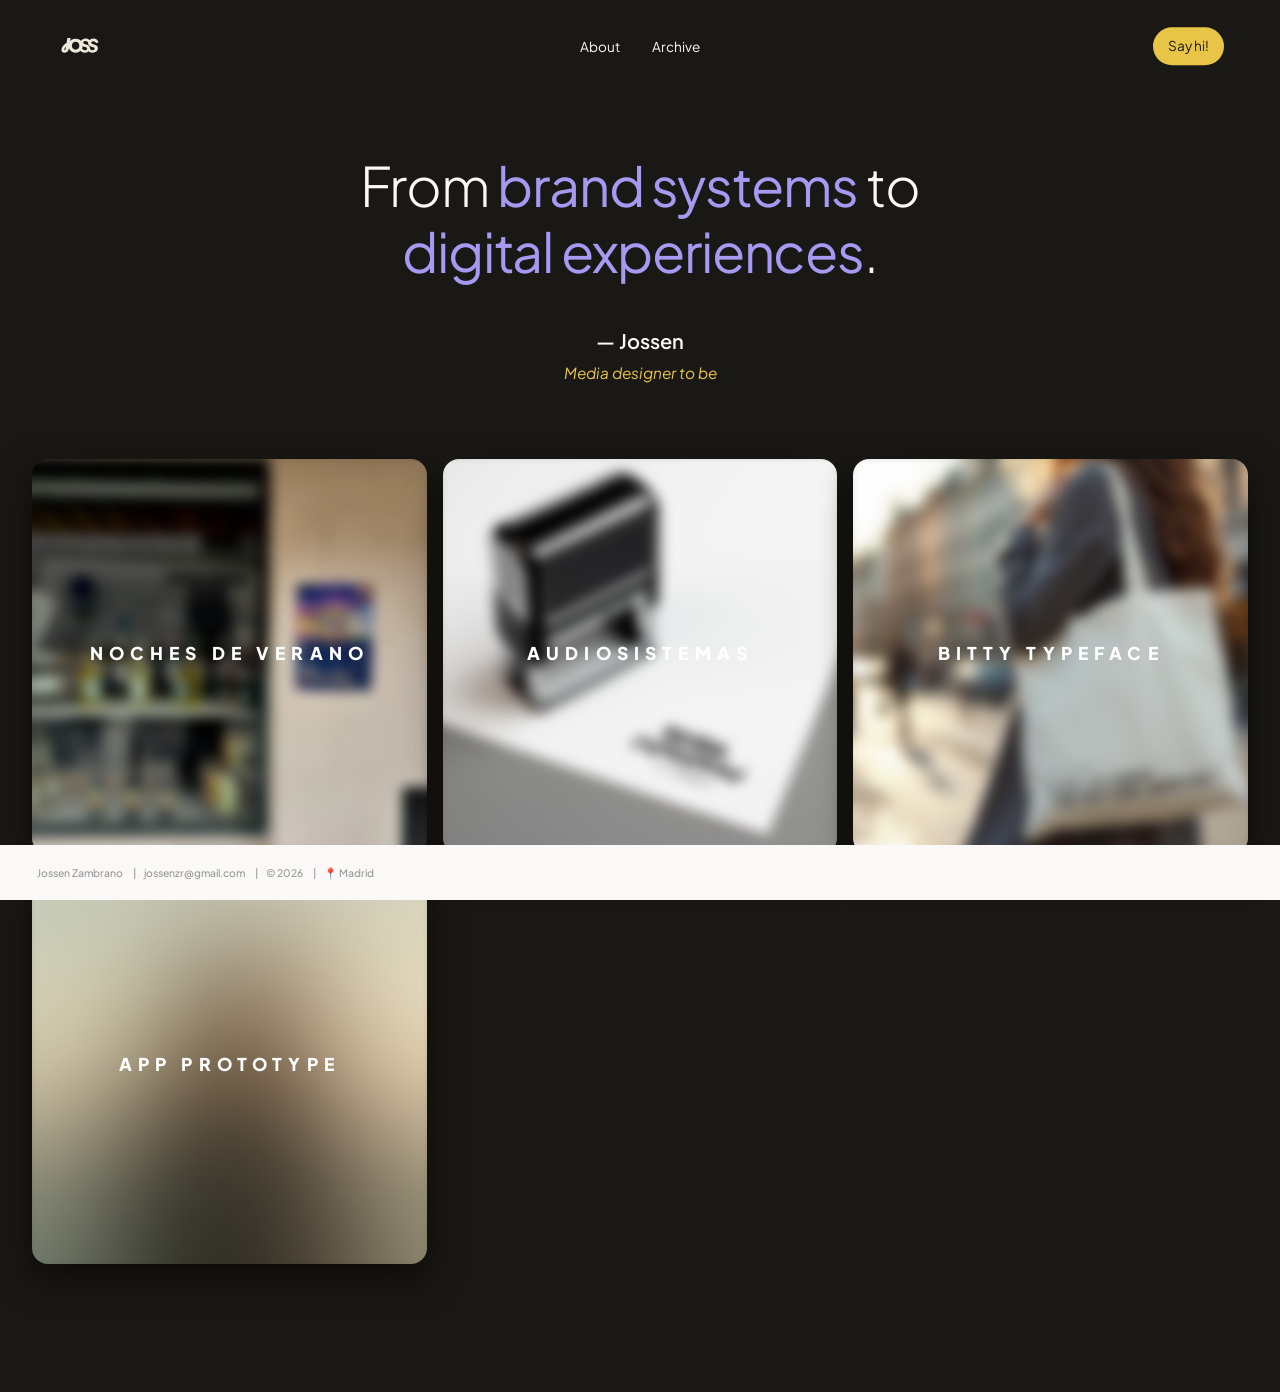
==== commit d657fa5e: "barra lila sobre nav bar" ====
--- a/index.html
+++ b/index.html
@@ -26,6 +26,7 @@
       href="images/favicon/apple-touch-icon.png"
     />
     <meta name="apple-mobile-web-app-title" content="MyWebSite" />
+    <meta name="theme-color" content="#1A1814" />
     <link rel="manifest" href="images/favicon/site.webmanifest" />
     <link rel="stylesheet" href="assets/css/main.css" />
     <noscript><link rel="stylesheet" href="assets/css/noscriptss" /></noscript>
@@ -105,9 +106,9 @@
                 <img src="images/proyecto3/TOTEBAG.jpg" alt="" />
               </span>
               <a href="proyecto3.html">
-                <h2>Bitty Type</h2>
+                <h2>Bitty Typeface</h2>
                 <div class="content">
-                  <p>Pixel Typeface</p>
+                  <p>Pixel Font</p>
                 </div>
               </a>
             </article>
--- a/assets/css/main.css
+++ b/assets/css/main.css
@@ -106,6 +106,8 @@
 
 	html {
 		box-sizing: border-box;
+		background: #1A1814;
+		overscroll-behavior-y: none;
 	}
 
 	*, *:before, *:after {
@@ -114,6 +116,7 @@
 
 	body {
 		background: #F5F0E8;
+		overscroll-behavior-y: none;
 	}
 
 	/* Dark theme — applied site-wide via the "home" body class */
@@ -122,18 +125,37 @@
 		color: #FAF9F7;
 	}
 
-	/* Header: blended/transparent at top, off-white sticky pill once scrolled */
+	/* Header: blended/transparent at top, off-white sticky pill once scrolled.
+	   The frosted background lives on ::before (not on #header itself) because
+	   backdrop-filter on #header would make it the containing block for its
+	   fixed-position mobile menu (nav), breaking that menu's full-viewport
+	   positioning and leaking a sliver of its background above the pill. */
 	body.home #header {
 		background: transparent;
 		box-shadow: none;
-		transition: background-color 0.3s ease, box-shadow 0.3s ease;
-	}
-
-	body.home #header.scrolled {
+		transition: box-shadow 0.3s ease;
+	}
+
+	body.home #header::before {
+		content: '';
+		position: absolute;
+		inset: 0;
+		border-radius: inherit;
 		background: rgba(227, 216, 242, 0.5);
-		box-shadow: 0 6px 24px rgba(26, 24, 20, 0.12);
+		opacity: 0;
 		-webkit-backdrop-filter: blur(22px) saturate(140%);
 		backdrop-filter: blur(22px) saturate(140%);
+		transition: opacity 0.3s ease;
+		z-index: -1;
+		pointer-events: none;
+	}
+
+	body.home #header.scrolled {
+		box-shadow: 0 6px 24px rgba(26, 24, 20, 0.12);
+	}
+
+	body.home #header.scrolled::before {
+		opacity: 1;
 	}
 
 	/* Logo swaps with header state (all widths).
@@ -1319,14 +1341,6 @@
 
 	@media screen and (max-width: 736px) {
 
-		/* Frosted lavender bar on mobile — same blur as desktop.
-		   The blur is only disabled while the drawer is open, so the
-		   full-screen menu stays positioned relative to the viewport. */
-		body.home #header.scrolled.menu-open {
-			-webkit-backdrop-filter: none;
-			backdrop-filter: none;
-		}
-
 		#header .inner {
 			padding: 0 1.2em;
 			min-height: 0;
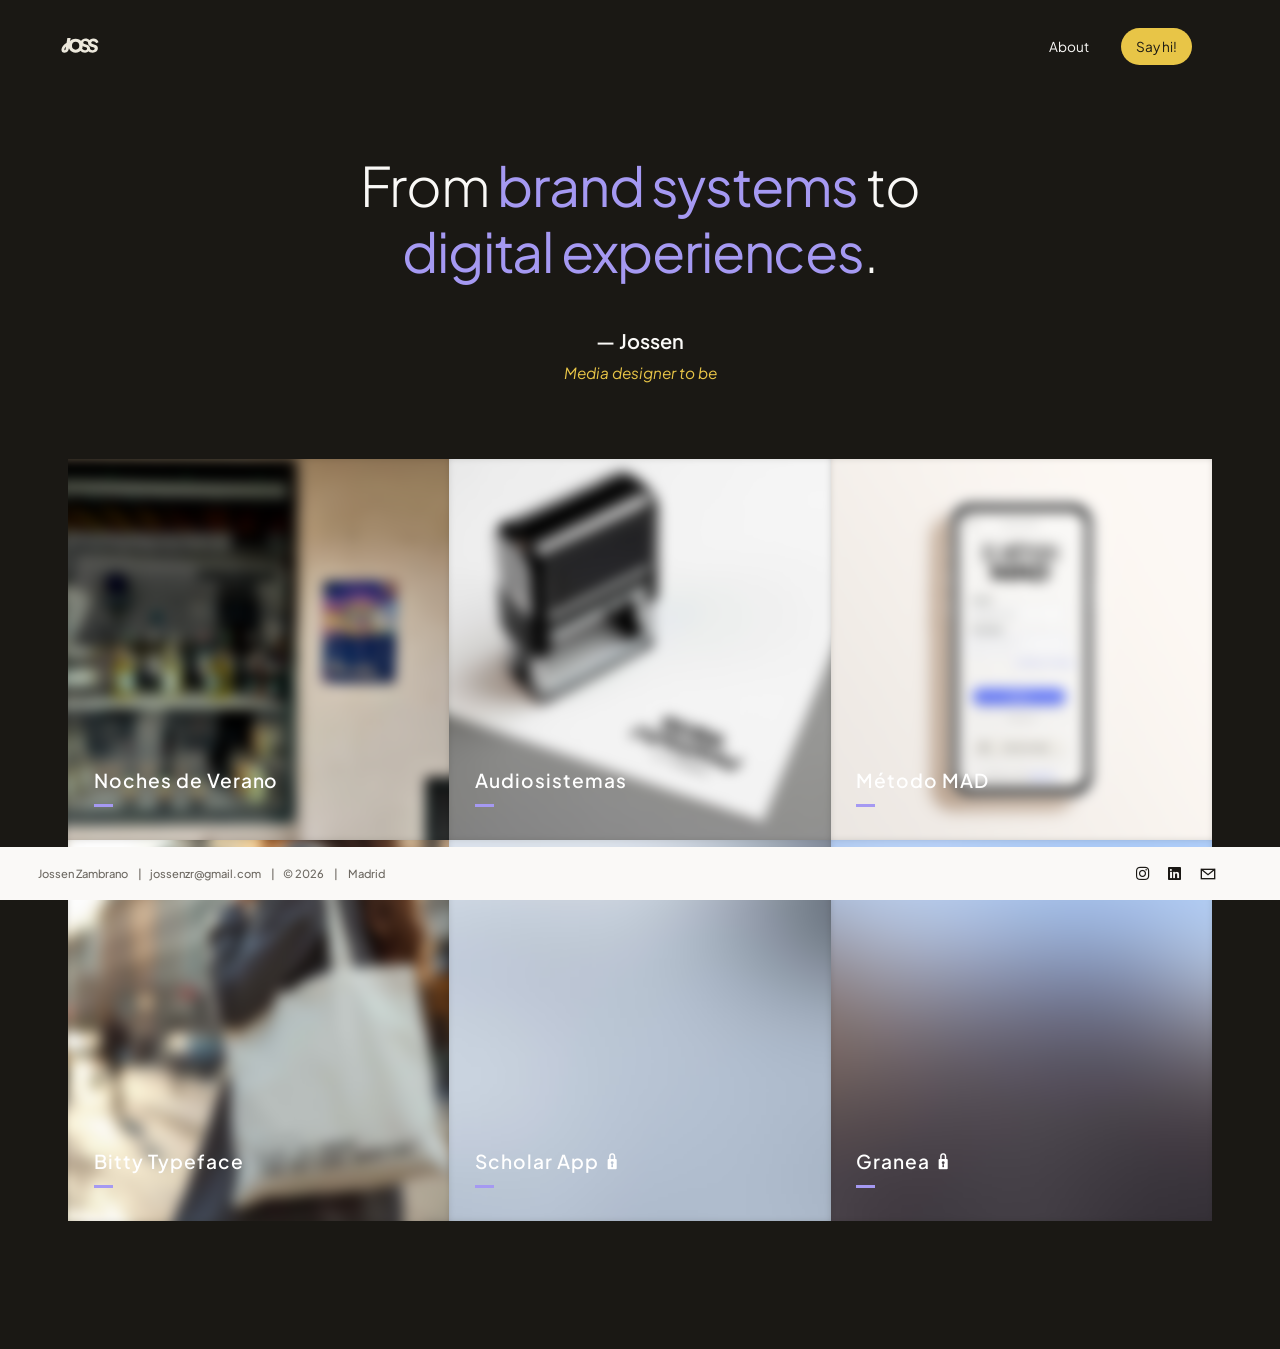
==== commit 83cfeff4: "Case study Método MAD, tiles rediseñados, Coming Soon y limpieza de Archive - Nueva página proyecto4" ====
--- a/index.html
+++ b/index.html
@@ -46,7 +46,6 @@
           <nav>
             <ul>
               <li><a href="aboutme.html">About</a></li>
-              <li><a href="archive.html">Archive</a></li>
               <li><a href="sayhello.html" class="say-hello">Say hi!</a></li>
             </ul>
           </nav>
@@ -101,6 +100,17 @@
                 </div>
               </a>
             </article>
+            <article class="style4">
+              <span class="image">
+                <img src="images/proyecto4/portada_metodomad.png" alt="" />
+              </span>
+              <a href="proyecto4.html">
+                <h2>Método MAD</h2>
+                <div class="content">
+                  <p>UX/UI Case study</p>
+                </div>
+              </a>
+            </article>
             <article class="style3">
               <span class="image">
                 <img src="images/proyecto3/TOTEBAG.jpg" alt="" />
@@ -112,14 +122,29 @@
                 </div>
               </a>
             </article>
-            <article class="style4">
-              <span class="image">
-                <img src="images/pic04.jpg" alt="" />
-              </span>
-              <a href="#" onclick="return false;" style="cursor: default">
-                <h2>App Prototype</h2>
-                <div class="content">
-                  <p>🔒 Coming soon</p>
+            <article class="style5 locked">
+              <span class="image">
+                <img src="images/pic05.jpg" alt="" />
+              </span>
+              <a href="comingsoon.html">
+                <h2>
+                  Scholar App<span class="tile-lock">🔒</span>
+                </h2>
+                <div class="content">
+                  <p>UX Case study</p>
+                </div>
+              </a>
+            </article>
+            <article class="style6 locked">
+              <span class="image">
+                <img src="images/pic06.jpg" alt="" />
+              </span>
+              <a href="comingsoon.html">
+                <h2>
+                  Granea<span class="tile-lock">🔒</span>
+                </h2>
+                <div class="content">
+                  <p>Branding</p>
                 </div>
               </a>
             </article>
@@ -138,8 +163,7 @@
                 >
                 &nbsp;&nbsp;&nbsp;&nbsp;|&nbsp;&nbsp;&nbsp;&nbsp;&copy;
                 2026<span class="footer-extra">
-                  &nbsp;&nbsp;&nbsp;&nbsp;|&nbsp;&nbsp;&nbsp;&nbsp;📍
-                  Madrid</span
+                  &nbsp;&nbsp;&nbsp;&nbsp;|&nbsp;&nbsp;&nbsp;&nbsp; Madrid</span
                 >
               </li>
             </ul>
@@ -163,6 +187,14 @@
                     ><span class="label">LinkedIn</span></a
                   >
                 </li>
+                <li>
+                  <a
+                    href="mailto:jossenzr@gmail.com"
+                    class="icon style2 fa-envelope"
+                    aria-label="Say hi"
+                    ><span class="label">Say hi</span></a
+                  >
+                </li>
               </ul>
             </section>
           </div>
--- a/assets/css/main.css
+++ b/assets/css/main.css
@@ -189,12 +189,14 @@
 	/* Nav links + CTA swap only where the nav is a bar (tablet/desktop) */
 	@media screen and (min-width: 737px) {
 
-		/* Say hi as a right-aligned CTA (About/Archive stay centered) */
-		body.home #header nav ul li:last-child {
-			position: absolute;
-			right: 2em;
-			top: 50%;
-			transform: translateY(-50%);
+		/* Nav group (About + Say hi) aligned to the right, mirroring the
+		   logo's 2em inset on the left */
+		body.home #header .inner {
+			justify-content: flex-end;
+		}
+
+		body.home #header nav {
+			margin-right: 2em;
 		}
 
 		body.home #header nav ul li a {
@@ -275,9 +277,9 @@
 		background-color: #FAF9F7;
 	}
 
-	/* Tile shadow, readable on the dark background */
+	/* Tiles sit flush against each other — no resting shadow to break the mosaic */
 	body.home .tiles article {
-		box-shadow: 0 14px 34px rgba(0, 0, 0, 0.55);
+		box-shadow: none;
 	}
 
 	body:not(.is-touch).home .tiles article:hover {
@@ -317,9 +319,14 @@
 		color: #FAF9F7 !important;
 	}
 
-	/* Already on the Say hi page: hide the CTA in the nav */
-	body.sayhi #header nav ul li:last-child {
-		display: none;
+	/* Already on the Say hi page: hide the CTA in the nav (desktop/tablet only —
+	   on mobile it stays in the drawer so there's still a way back to the page). */
+	@media screen and (min-width: 737px) {
+
+		body.sayhi #header nav ul li:last-child {
+			display: none;
+		}
+
 	}
 
 		body.is-preload *, body.is-preload *:before, body.is-preload *:after {
@@ -842,8 +849,9 @@
 	.tiles {
 		display: grid;
 		grid-template-columns: 1fr 1fr 1fr;
-		gap: 1em;
-		margin: 0;
+		gap: 0;
+		max-width: 94%;
+		margin: 0 auto;
 	}
 
 		.tiles article {
@@ -855,8 +863,8 @@
 			width: auto;
 			margin: 0;
 			aspect-ratio: 1 / 1;
-			border-radius: 1em;
-			box-shadow: 0 10px 30px rgba(26, 24, 20, 0.12);
+			border-radius: 0;
+			box-shadow: none;
 			overflow: hidden;
 		}
 
@@ -930,14 +938,14 @@
 				-webkit-flex-direction: column;
 				-ms-flex-direction: column;
 				flex-direction: column;
-				-moz-align-items: center;
-				-webkit-align-items: center;
-				-ms-align-items: center;
-				align-items: center;
-				-moz-justify-content: center;
-				-webkit-justify-content: center;
-				-ms-justify-content: center;
-				justify-content: center;
+				-moz-align-items: flex-start;
+				-webkit-align-items: flex-start;
+				-ms-align-items: flex-start;
+				align-items: flex-start;
+				-moz-justify-content: flex-end;
+				-webkit-justify-content: flex-end;
+				-ms-justify-content: flex-end;
+				justify-content: flex-end;
 				-moz-transition: background-color 0.5s ease, -moz-transform 0.5s ease;
 				-webkit-transition: background-color 0.5s ease, -webkit-transform 0.5s ease;
 				-ms-transition: background-color 0.5s ease, -ms-transform 0.5s ease;
@@ -947,11 +955,11 @@
 				left: 0;
 				width: 100%;
 				height: 100%;
-				padding: 1em;
+				padding: 1.6em;
 				border-radius: 0;
 				border-bottom: 0;
 				color: #ffffff;
-				text-align: center;
+				text-align: left;
 				text-decoration: none;
 				z-index: 3;
 			}
@@ -964,8 +972,23 @@
 					color: #ffffff !important;
 				}
 
+				/* Project name: bottom-left, sentence case, accent line below */
 				.tiles article > a h2 {
 					margin: 0;
+					text-transform: none;
+					letter-spacing: 0.05em;
+					font-weight: 550;
+					font-size: 1.20em;
+					line-height: 1.25;
+				}
+
+				.tiles article > a h2::after {
+					content: '';
+					display: block;
+					width: 1em;
+					height: 3px;
+					background: #A599F2;
+					margin-top: 0.6em;
 				}
 
 				.tiles article > a .content {
@@ -976,9 +999,18 @@
 					width: 100%;
 					max-height: 0;
 					line-height: 1.5;
-					margin-top: 0.35em;
+					margin-top: 0.5em;
 					opacity: 0;
 				}
+
+					/* Project type in small caps */
+					.tiles article > a .content p {
+						font-size: 0.60em;
+						text-transform: uppercase;
+						letter-spacing: 0.18em;
+						font-weight: 500;
+						margin: 0;
+					}
 
 					.tiles article > a .content > :last-child {
 						margin-bottom: 0;
@@ -1041,6 +1073,20 @@
 			transform: scale(1);
 		}
 
+		/* Locked (coming soon) tiles: stay blurred everywhere */
+		body:not(.is-touch) .tiles article.locked:hover > .image img,
+		body.is-touch .tiles article.locked > .image img {
+			filter: blur(6px);
+			transform: scale(1.05);
+		}
+
+		/* Lock emoji next to the project name */
+		.tile-lock {
+			font-size: 0.9em;
+			margin-left: 0.5em;
+			vertical-align: 0.04em;
+		}
+
 		body.is-touch .tiles article > .image:before {
 			background-color: #000000;
 			opacity: 0.5;
@@ -1049,7 +1095,7 @@
 		@media screen and (max-width: 1280px) {
 
 			.tiles {
-				margin: 0;
+				margin: 0 auto;
 			}
 
 				.tiles article {
@@ -1062,7 +1108,7 @@
 		@media screen and (max-width: 980px) {
 
 			.tiles {
-				margin: 0;
+				margin: 0 auto;
 			}
 
 				.tiles article {
@@ -1077,8 +1123,8 @@
 			.tiles {
 				grid-template-columns: 1fr 1fr;
 				grid-auto-rows: auto;
-				gap: 0.8em;
-				margin: 0;
+				gap: 0;
+				margin: 0 auto;
 			}
 
 				.tiles article {
@@ -1100,8 +1146,8 @@
 			.tiles {
 				grid-template-columns: 1fr;
 				grid-auto-rows: auto;
-				gap: 0.8em;
-				margin: 0;
+				gap: 0;
+				margin: 0 auto;
 			}
 
 				.tiles article {
@@ -1428,6 +1474,13 @@
 			text-align: center;
 		}
 
+		/* Current-page link in the drawer: Ink, not purple */
+		#header nav ul li a.active:not(.say-hello) {
+			color: #1A1814 !important;
+			text-decoration: underline;
+			text-underline-offset: 4px;
+		}
+
 		#header nav ul li a.say-hello {
 			display: inline-block;
 			margin-top: 1em;
@@ -1439,6 +1492,13 @@
 			box-shadow: none;
 		}
 
+		/* Say hi! pill stays Lavender-on-Ink even when marked active
+		   (e.g. opening the drawer while already on the Say hi page) */
+		#header nav ul li a.say-hello.active {
+			color: #A599F2 !important;
+			text-decoration: none;
+		}
+
 		#header nav ul li a.say-hello::after {
 			display: none;
 		}
@@ -1596,6 +1656,7 @@
 		align-items: center;
 		justify-content: flex-end;
 		margin: 0;
+		padding-right: 1.5em;
 	}
 
 	#footer .footer-social ul.icons {
@@ -1606,14 +1667,38 @@
 	#footer .footer-social ul.icons li {
 		padding: 0;
 		margin: 0 0.5em;
+	}
+
+	/* Ink icons on the light footer (they'd inherit Pergamino and vanish);
+	   hover keeps the lavender from .icon.style2:hover */
+	#footer .footer-social .icon.style2 {
+		color: #1A1814;
+	}
+
+	#footer .footer-social .icon.style2:before {
+		font-size: 0.95em;
+	}
+
+	/* Outline envelope with a pointed flap — FA5's outline version has a
+	   rounded flap, so we draw it as an SVG mask tinted with currentColor
+	   (keeps the Ink colour and the lavender hover) */
+	#footer .footer-social .icon.fa-envelope:before {
+		content: '';
+		display: inline-block;
+		width: 1.05em;
+		height: 1.05em;
+		background-color: currentColor;
+		-webkit-mask: url("data:image/svg+xml,%3Csvg xmlns='http://www.w3.org/2000/svg' viewBox='0 0 24 24'%3E%3Cg fill='none' stroke='%23fff' stroke-width='2'%3E%3Crect x='2' y='5' width='20' height='14'/%3E%3Cpath d='M2 5l10 8 10-8'/%3E%3C/g%3E%3C/svg%3E") no-repeat center / contain;
+		mask: url("data:image/svg+xml,%3Csvg xmlns='http://www.w3.org/2000/svg' viewBox='0 0 24 24'%3E%3Cg fill='none' stroke='%23fff' stroke-width='2'%3E%3Crect x='2' y='5' width='20' height='14'/%3E%3Cpath d='M2 5l10 8 10-8'/%3E%3C/g%3E%3C/svg%3E") no-repeat center / contain;
+		vertical-align: -0.14em;
 	}
 
 	#footer .footer-bottom .copyright {
 		margin: 0;
 		list-style: none;
 		padding: 0;
-		font-size: 0.65em;
-		color: #999999;
+		font-size: 0.7em;
+		color: #6E6A63;
 		font-weight: 500;
 		text-align: center;
 	}
@@ -2220,6 +2305,296 @@
 
 	}
 
+/* Case study — Método MAD (proyecto4) */
+
+	.cs-section {
+		margin-bottom: 4.5rem;
+	}
+
+	.cs-label {
+		display: block;
+		font-size: 0.75em;
+		font-weight: 400;
+		text-transform: uppercase;
+		letter-spacing: 0.15em;
+		color: #A599F2;
+		padding-bottom: 0.8em;
+		border-bottom: 1px solid rgba(250, 249, 247, 0.15);
+		margin-bottom: 2em;
+	}
+
+	.cs-h2 {
+		font-size: 1.6em;
+		font-weight: 700;
+		line-height: 1.3;
+		color: #FAF9F7;
+		text-transform: none;
+		letter-spacing: normal;
+		margin-bottom: 0.8em;
+	}
+
+	.cs-body {
+		font-size: 0.95em;
+		line-height: 1.8;
+		color: #FAF9F7;
+		opacity: 0.85;
+		margin-bottom: 2em;
+		max-width: 46em;
+	}
+
+	.cs-card {
+		background: rgba(250, 249, 247, 0.05);
+		border: 1px solid rgba(250, 249, 247, 0.14);
+		border-radius: 1em;
+		padding: 1.5em;
+	}
+
+	.cs-stats {
+		display: grid;
+		grid-template-columns: repeat(3, 1fr);
+		gap: 1.25em;
+		margin-bottom: 2em;
+	}
+
+	.cs-stat-num {
+		font-size: 2em;
+		font-weight: 700;
+		color: #E8C547;
+		margin: 0 0 0.3em;
+	}
+
+	.cs-stat-title {
+		font-size: 0.85em;
+		font-weight: 600;
+		color: #FAF9F7;
+		line-height: 1.4;
+		margin: 0 0 0.4em;
+	}
+
+	.cs-stat-sub {
+		font-size: 0.75em;
+		line-height: 1.6;
+		color: #FAF9F7;
+		opacity: 0.6;
+		margin: 0;
+	}
+
+	.cs-table-wrap {
+		overflow-x: auto;
+	}
+
+	.cs-table-title {
+		font-size: 0.7em;
+		letter-spacing: 0.12em;
+		text-transform: uppercase;
+		color: #A599F2;
+		margin: 0 0 1.2em;
+	}
+
+	.cs-table {
+		width: 100%;
+		min-width: 30em;
+		border-collapse: collapse;
+		font-size: 0.85em;
+		margin: 0;
+	}
+
+	.cs-table th {
+		text-align: left;
+		font-weight: 600;
+		color: #FAF9F7;
+		opacity: 0.6;
+		padding: 0 0 0.6em;
+		border-bottom: 1px solid rgba(250, 249, 247, 0.2);
+	}
+
+	.cs-table th:not(:first-child),
+	.cs-table td:not(:first-child) {
+		text-align: center;
+	}
+
+	.cs-table td {
+		padding: 0.6em 0;
+		color: #FAF9F7;
+		opacity: 0.85;
+		border-bottom: 1px solid rgba(250, 249, 247, 0.08);
+	}
+
+	.cs-table tr:last-child td {
+		border-bottom: none;
+	}
+
+	.cs-ok  { color: #A8C5A0; }
+	.cs-no  { color: #E07A7A; }
+	.cs-mid { color: #E8C547; }
+
+	/* Case-study image grids: natural aspect ratio instead of square crop */
+	.image-grid.cs-cols-2 {
+		display: grid;
+		grid-template-columns: 1fr 1fr;
+		gap: 1.25em;
+	}
+
+	.image-grid.cs-cols-3 {
+		display: grid;
+		grid-template-columns: repeat(3, 1fr);
+		gap: 1.25em;
+		max-width: 36em;
+		margin-left: auto;
+		margin-right: auto;
+	}
+
+	/* Empathy maps: two separate light cards (like the personas), slightly
+	   narrower than the full column */
+	.image-grid.cs-cols-2.cs-light-each {
+		max-width: 50em;
+		margin-left: auto;
+		margin-right: auto;
+	}
+
+	.image-grid.cs-light-each img {
+		background: #FAF9F7;
+		padding: 1.25em;
+	}
+
+	.image-grid.cs-natural img {
+		width: 100%;
+		aspect-ratio: auto;
+		object-fit: contain;
+	}
+
+	/* Light panel behind diagrams drawn in dark ink (transparent PNGs) */
+	.image-grid.cs-light {
+		background: #FAF9F7;
+		padding: 2.5em;
+	}
+
+	.cs-caption {
+		font-size: 0.75em;
+		text-align: center;
+		color: #FAF9F7;
+		opacity: 0.55;
+		margin: 1em 0 0;
+	}
+
+	.cs-hmw {
+		border-left: 3px solid #E8C547;
+		padding: 0.4em 0 0.4em 1.5em;
+		margin: 0 0 2em;
+	}
+
+	.cs-hmw p {
+		font-size: 1.15em;
+		font-style: italic;
+		line-height: 1.7;
+		color: #FAF9F7;
+		max-width: 40em;
+		margin: 0;
+	}
+
+	.cs-decisions {
+		display: grid;
+		grid-template-columns: repeat(3, 1fr);
+		gap: 1.25em;
+		margin-bottom: 2em;
+	}
+
+	.cs-decision-icon {
+		display: block;
+		font-size: 1.3em;
+		color: #E8C547;
+		margin-bottom: 0.6em;
+	}
+
+	.cs-decision-title {
+		font-size: 0.9em;
+		font-weight: 700;
+		color: #FAF9F7;
+		margin: 0 0 0.6em;
+	}
+
+	.cs-decision-body {
+		font-size: 0.78em;
+		line-height: 1.7;
+		color: #FAF9F7;
+		opacity: 0.7;
+		margin: 0;
+	}
+
+	.cs-closing {
+		display: grid;
+		grid-template-columns: 1fr 1fr;
+		gap: 2em;
+		margin-bottom: 2em;
+	}
+
+	.cs-closing-label {
+		font-size: 0.8em;
+		font-weight: 700;
+		margin: 0 0 0.6em;
+	}
+
+	.cs-closing ul {
+		list-style: none;
+		padding: 0;
+		margin: 0;
+	}
+
+	.cs-closing li {
+		font-size: 0.8em;
+		line-height: 1.6;
+		color: #FAF9F7;
+		opacity: 0.75;
+		padding: 0.2em 0;
+	}
+
+	.cs-closing li::before {
+		content: '\2192  ';
+		opacity: 0.5;
+	}
+
+	.cs-footnote {
+		font-size: 0.72em;
+		color: #FAF9F7;
+		opacity: 0.5;
+		margin: 0;
+	}
+
+	@media screen and (max-width: 736px) {
+
+		.cs-stats,
+		.cs-decisions,
+		.cs-closing,
+		.image-grid.cs-cols-2,
+		.image-grid.cs-cols-3 {
+			grid-template-columns: 1fr;
+		}
+
+		/* Clear the floating nav: breathing room before the opening section */
+		.cs-section:first-of-type {
+			padding-top: 7em;
+		}
+
+		/* Phone screens: small and centered, not full-bleed */
+		.image-grid.cs-cols-3 {
+			max-width: 13em;
+			gap: 1.75em;
+		}
+
+		.cs-h2 {
+			font-size: 1.3em;
+		}
+
+		.cs-section {
+			margin-bottom: 3.5rem;
+		}
+
+		.image-grid.cs-light {
+			padding: 1.25em;
+		}
+
+	}
+
 /* ==========================================================================
    Mobile responsive — global + all pages (≤736px and ≤480px)
    ========================================================================== */
@@ -2239,27 +2614,28 @@
 	#footer .footer-social {
 		justify-content: flex-end;
 		flex: none;
+		padding-right: 0.4em;
+	}
+
+	#footer .footer-bottom .copyright {
+		font-size: 0.66em;
+		white-space: nowrap;
+	}
+
+	#footer .footer-extra {
+		display: none;
+	}
+
+}
+
+@media screen and (max-width: 480px) {
+
+	#footer .footer-bottom {
+		padding: 0 1em;
 	}
 
 	#footer .footer-bottom .copyright {
 		font-size: 0.62em;
-		white-space: nowrap;
-	}
-
-	#footer .footer-extra {
-		display: none;
-	}
-
-}
-
-@media screen and (max-width: 480px) {
-
-	#footer .footer-bottom {
-		padding: 0 1em;
-	}
-
-	#footer .footer-bottom .copyright {
-		font-size: 0.58em;
 		line-height: 1.6;
 	}
 
@@ -2362,35 +2738,51 @@
 
 }
 
-/* --- Archive page --- */
-
-	.under-construction {
+/* --- Coming Soon page --- */
+
+	.coming-soon {
 		display: flex;
 		flex-direction: column;
 		align-items: center;
 		justify-content: center;
 		min-height: calc(100vh - 12em);
-		gap: 0.5em;
+		gap: 0.4em;
 		text-align: center;
-	}
-
-	.under-construction span {
-		font-size: 3.5em;
-		display: inline-block;
-		animation: emoji-bounce 1.2s ease infinite;
-	}
-
-	@keyframes emoji-bounce {
-		0%, 100% { transform: translateY(0); }
-		40%       { transform: translateY(-10px); }
-		60%       { transform: translateY(-6px); }
-	}
-
-	.under-construction p {
-		font-size: 1.1em;
-		font-weight: 500;
-		letter-spacing: 0.08em;
-		color: #1A1814;
+		padding: 0 1.5em;
+	}
+
+	/* Glassy title: violet fading to translucent, clipped to the letters */
+	.coming-soon h1 {
+		margin: 0 0 0.3em 0;
+		background: linear-gradient(
+			180deg,
+			rgba(165, 153, 242, 0.95) 0%,
+			rgba(165, 153, 242, 0.55) 60%,
+			rgba(165, 153, 242, 0.22) 100%
+		);
+		-webkit-background-clip: text;
+		background-clip: text;
+		color: transparent;
+		-webkit-text-fill-color: transparent;
+	}
+
+	.coming-soon p {
+		font-size: 1em;
+		line-height: 1.7;
+		color: #FAF9F7;
+		opacity: 0.85;
+		margin: 0;
+	}
+
+	.coming-soon a {
+		color: #E8C547;
+		text-decoration: underline;
+		text-underline-offset: 4px;
+		border-bottom: 0;
+	}
+
+	.coming-soon a:hover {
+		color: #A599F2 !important;
 	}
 
 /* --- Say Hello page --- */
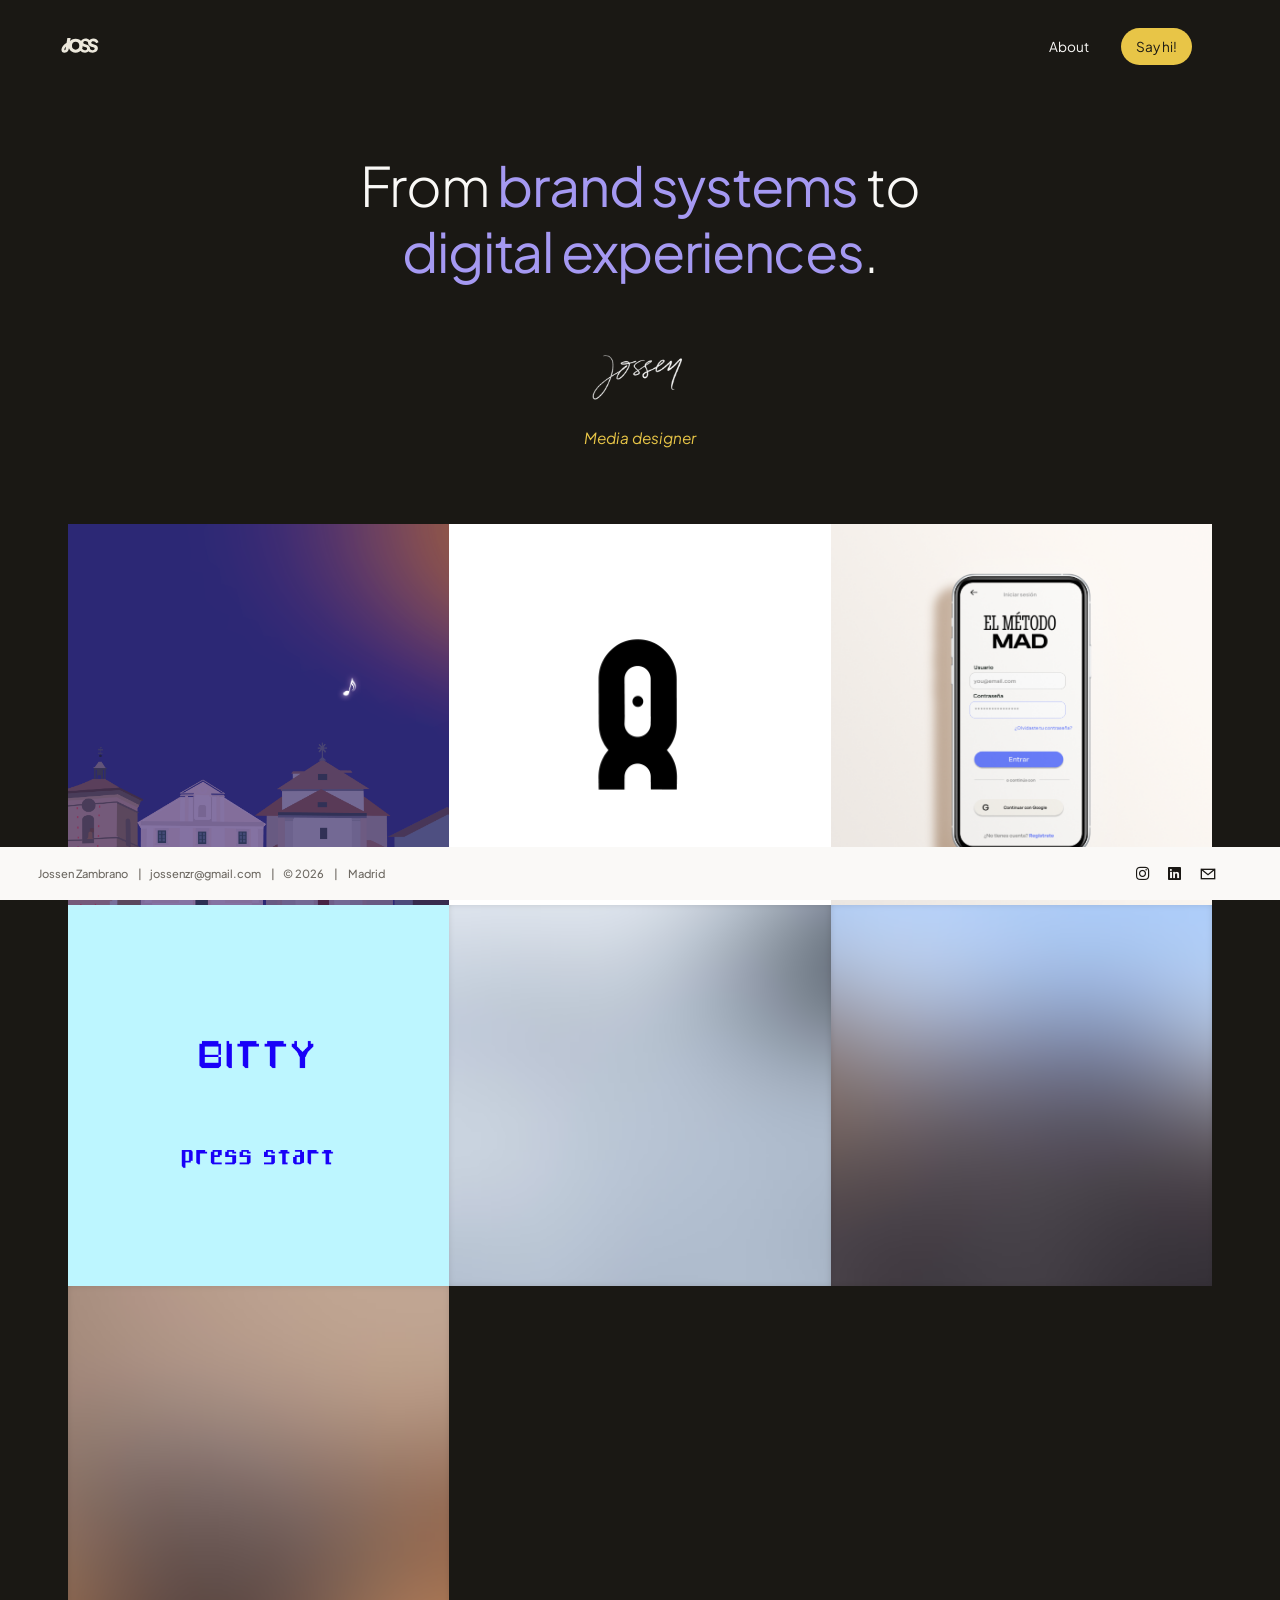
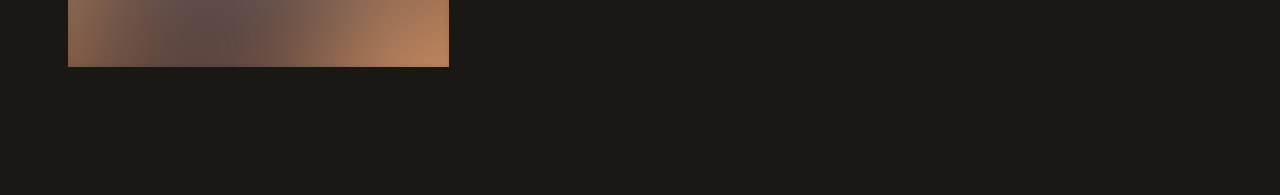
==== commit 1352efa6: "Rediseña el hover de los tiles al estilo Lisa Fischer, añade navegación entre proyectos y centra el " ====
--- a/index.html
+++ b/index.html
@@ -1,213 +1,222 @@
-﻿<!doctype html>
-<!--
-	Phantom by HTML5 UP
-	html5up.net | @ajlkn
-	Free for personal and commercial use under the CCA 3.0 license (html5up.net/license)
--->
-<html>
-  <head>
-    <title>Joss Portfolio</title>
-    <meta charset="utf-8" />
-    <meta
-      name="viewport"
-      content="width=device-width, initial-scale=1, user-scalable=no"
-    />
-    <link
-      rel="icon"
-      type="image/png"
-      href="images/favicon/favicon-96x96.png"
-      sizes="96x96"
-    />
-    <link rel="icon" type="image/svg+xml" href="images/favicon/favicon.svg" />
-    <link rel="shortcut icon" href="images/favicon/favicon.ico" />
-    <link
-      rel="apple-touch-icon"
-      sizes="180x180"
-      href="images/favicon/apple-touch-icon.png"
-    />
-    <meta name="apple-mobile-web-app-title" content="MyWebSite" />
-    <meta name="theme-color" content="#1A1814" />
-    <link rel="manifest" href="images/favicon/site.webmanifest" />
-    <link rel="stylesheet" href="assets/css/main.css" />
-    <noscript><link rel="stylesheet" href="assets/css/noscriptss" /></noscript>
-  </head>
-  <body class="is-preload home">
-    <!-- Wrapper -->
-    <div id="wrapper">
-      <!-- Header -->
-      <header id="header">
-        <div class="inner">
-          <!-- Logo -->
-          <a href="index.html" class="logo" aria-label="JOSS"
-            ><span class="logo-mark"></span
-          ></a>
-
-          <!-- Nav -->
-          <nav>
-            <ul>
-              <li><a href="aboutme.html">About</a></li>
-              <li><a href="sayhello.html" class="say-hello">Say hi!</a></li>
-            </ul>
-          </nav>
-          <button class="hamburger" id="hamburger" aria-label="Menu">
-            <span></span>
-            <span></span>
-            <span></span>
-          </button>
-          <a
-            href="sayhello.html#sayhello-form"
-            class="header-msg icon fa-envelope"
-            aria-label="Say hi"
-            ><span class="label">Say hi</span></a
-          >
-        </div>
-      </header>
-
-      <!-- Main -->
-      <div id="main">
-        <div class="inner">
-          <section id="intro">
-            <blockquote class="hero-quote">
-              <p class="quote-text">
-                From <em>brand systems</em> to <em>digital experiences</em>.
-              </p>
-              <footer class="quote-sign">
-                <span class="quote-name"> — Jossen</span>
-                <span class="quote-role">Media designer to be</span>
-              </footer>
-            </blockquote>
-          </section>
-          <section class="tiles">
-            <article class="style1">
-              <span class="image">
-                <img src="images/proyecto1/cartel_chinchon.jpg" alt="" />
-              </span>
-              <a href="proyecto1.html">
-                <h2>Noches de Verano</h2>
-                <div class="content">
-                  <p>Festival identity</p>
-                </div>
-              </a>
-            </article>
-            <article class="style2">
-              <span class="image">
-                <img src="images/proyecto2/sello_corporativo.jpg" alt="" />
-              </span>
-              <a href="proyecto2.html">
-                <h2>Audiosistemas</h2>
-                <div class="content">
-                  <p>Brand identity</p>
-                </div>
-              </a>
-            </article>
-            <article class="style4">
-              <span class="image">
-                <img src="images/proyecto4/portada_metodomad.png" alt="" />
-              </span>
-              <a href="proyecto4.html">
-                <h2>Método MAD</h2>
-                <div class="content">
-                  <p>UX/UI Case study</p>
-                </div>
-              </a>
-            </article>
-            <article class="style3">
-              <span class="image">
-                <img src="images/proyecto3/TOTEBAG.jpg" alt="" />
-              </span>
-              <a href="proyecto3.html">
-                <h2>Bitty Typeface</h2>
-                <div class="content">
-                  <p>Pixel Font</p>
-                </div>
-              </a>
-            </article>
-            <article class="style5 locked">
-              <span class="image">
-                <img src="images/pic05.jpg" alt="" />
-              </span>
-              <a href="comingsoon.html">
-                <h2>
-                  Scholar App<span class="tile-lock">🔒</span>
-                </h2>
-                <div class="content">
-                  <p>UX Case study</p>
-                </div>
-              </a>
-            </article>
-            <article class="style6 locked">
-              <span class="image">
-                <img src="images/pic06.jpg" alt="" />
-              </span>
-              <a href="comingsoon.html">
-                <h2>
-                  Granea<span class="tile-lock">🔒</span>
-                </h2>
-                <div class="content">
-                  <p>Branding</p>
-                </div>
-              </a>
-            </article>
-          </section>
-        </div>
-      </div>
-
-      <!-- Footer -->
-      <footer id="footer">
-        <div class="inner">
-          <div class="footer-bottom">
-            <ul class="copyright">
-              <li>
-                Jossen Zambrano<span class="footer-extra">
-                  &nbsp;&nbsp;&nbsp;&nbsp;|&nbsp;&nbsp;&nbsp;&nbsp;jossenzr@gmail.com</span
-                >
-                &nbsp;&nbsp;&nbsp;&nbsp;|&nbsp;&nbsp;&nbsp;&nbsp;&copy;
-                2026<span class="footer-extra">
-                  &nbsp;&nbsp;&nbsp;&nbsp;|&nbsp;&nbsp;&nbsp;&nbsp; Madrid</span
-                >
-              </li>
-            </ul>
-            <section class="footer-social">
-              <ul class="icons">
-                <li>
-                  <a
-                    href="https://www.instagram.com/hellojossi"
-                    target="_blank"
-                    rel="noopener"
-                    class="icon brands style2 fa-instagram"
-                    ><span class="label">Instagram</span></a
-                  >
-                </li>
-                <li>
-                  <a
-                    href="https://www.linkedin.com/in/jossenz"
-                    target="_blank"
-                    rel="noopener"
-                    class="icon brands style2 fa-linkedin"
-                    ><span class="label">LinkedIn</span></a
-                  >
-                </li>
-                <li>
-                  <a
-                    href="mailto:jossenzr@gmail.com"
-                    class="icon style2 fa-envelope"
-                    aria-label="Say hi"
-                    ><span class="label">Say hi</span></a
-                  >
-                </li>
-              </ul>
-            </section>
-          </div>
-        </div>
-      </footer>
-    </div>
-
-    <!-- Scripts -->
-    <script src="assets/js/jquery.min.js"></script>
-    <script src="assets/js/browser.min.js"></script>
-    <script src="assets/js/breakpoints.min.js"></script>
-    <script src="assets/js/util.js"></script>
-    <script src="assets/js/main.js"></script>
-    <script src="assets/js/hamburger.js"></script>
-  </body>
-</html>
+﻿<!doctype html>
+<!--
+	Phantom by HTML5 UP
+	html5up.net | @ajlkn
+	Free for personal and commercial use under the CCA 3.0 license (html5up.net/license)
+-->
+<html>
+  <head>
+    <title>Joss Portfolio</title>
+    <meta charset="utf-8" />
+    <meta
+      name="viewport"
+      content="width=device-width, initial-scale=1, user-scalable=no"
+    />
+    <link
+      rel="icon"
+      type="image/png"
+      href="images/favicon/favicon-96x96.png"
+      sizes="96x96"
+    />
+    <link rel="icon" type="image/svg+xml" href="images/favicon/favicon.svg" />
+    <link rel="shortcut icon" href="images/favicon/favicon.ico" />
+    <link
+      rel="apple-touch-icon"
+      sizes="180x180"
+      href="images/favicon/apple-touch-icon.png"
+    />
+    <meta name="apple-mobile-web-app-title" content="MyWebSite" />
+    <meta name="theme-color" content="#1A1814" />
+    <link rel="manifest" href="images/favicon/site.webmanifest" />
+    <link rel="stylesheet" href="assets/css/main.css" />
+    <noscript><link rel="stylesheet" href="assets/css/noscriptss" /></noscript>
+  </head>
+  <body class="is-preload home">
+    <!-- Wrapper -->
+    <div id="wrapper">
+      <!-- Header -->
+      <header id="header">
+        <div class="inner">
+          <!-- Logo -->
+          <a href="index.html" class="logo" aria-label="JOSS"
+            ><span class="logo-mark"></span
+          ></a>
+
+          <!-- Nav -->
+          <nav>
+            <ul>
+              <li><a href="aboutme.html">About</a></li>
+              <li><a href="sayhello.html" class="say-hello">Say hi!</a></li>
+            </ul>
+          </nav>
+          <button class="hamburger" id="hamburger" aria-label="Menu">
+            <span></span>
+            <span></span>
+            <span></span>
+          </button>
+          <a
+            href="sayhello.html#sayhello-form"
+            class="header-msg icon fa-envelope"
+            aria-label="Say hi"
+            ><span class="label">Say hi</span></a
+          >
+        </div>
+      </header>
+
+      <!-- Main -->
+      <div id="main">
+        <div class="inner">
+          <section id="intro">
+            <blockquote class="hero-quote">
+              <p class="quote-text">
+                From <em>brand systems</em> to <em>digital experiences</em>.
+              </p>
+              <footer class="quote-sign">
+                <span class="quote-name"
+                  ><img src="images/firma.png" alt="Jossen"
+                /></span>
+                <span class="quote-role">Media designer</span>
+              </footer>
+            </blockquote>
+          </section>
+          <section class="tiles">
+            <article class="style1">
+              <span class="image">
+                <img src="images/proyecto1/teaser.png" alt="" />
+              </span>
+              <a href="proyecto1.html">
+                <h2>Noches de Verano</h2>
+                <div class="content">
+                  <p>Festival identity</p>
+                </div>
+              </a>
+            </article>
+            <article class="style2">
+              <span class="image">
+                <img src="images/proyecto2/simbolo.jpg" alt="" />
+              </span>
+              <a href="proyecto2.html">
+                <h2>Audiosistemas</h2>
+                <div class="content">
+                  <p>Brand identity</p>
+                </div>
+              </a>
+            </article>
+            <article class="style4">
+              <span class="image">
+                <img src="images/proyecto4/portada_metodomad.png" alt="" />
+              </span>
+              <a href="proyecto4.html">
+                <h2>Método MAD</h2>
+                <div class="content">
+                  <p>UX/UI Case study</p>
+                </div>
+              </a>
+            </article>
+            <article class="style3">
+              <span class="image">
+                <img src="images/proyecto3/teaser-28.png" alt="" />
+              </span>
+              <a href="proyecto3.html">
+                <h2>Bitty Typeface</h2>
+                <div class="content">
+                  <p>Pixel Font</p>
+                </div>
+              </a>
+            </article>
+            <article class="style5 locked">
+              <span class="image">
+                <img src="images/pic05.jpg" alt="" />
+              </span>
+              <a href="comingsoon.html">
+                <h2>Scholar App<span class="tile-lock">🔒</span></h2>
+                <div class="content">
+                  <p>UX Case study</p>
+                </div>
+              </a>
+            </article>
+            <article class="style6 locked">
+              <span class="image">
+                <img src="images/pic06.jpg" alt="" />
+              </span>
+              <a href="comingsoon.html">
+                <h2>Granea<span class="tile-lock">🔒</span></h2>
+                <div class="content">
+                  <p>Branding</p>
+                </div>
+              </a>
+            </article>
+            <article class="style7 locked">
+              <span class="image">
+                <img src="images/pic01.jpg" alt="" />
+              </span>
+              <a href="comingsoon.html">
+                <h2>Yorokobu: La tapa trasera<span class="tile-lock">🔒</span></h2>
+                <div class="content">
+                  <p>Editorial design</p>
+                </div>
+              </a>
+            </article>
+          </section>
+        </div>
+      </div>
+
+      <!-- Footer -->
+      <footer id="footer">
+        <div class="inner">
+          <div class="footer-bottom">
+            <ul class="copyright">
+              <li>
+                Jossen Zambrano<span class="footer-extra">
+                  &nbsp;&nbsp;&nbsp;&nbsp;|&nbsp;&nbsp;&nbsp;&nbsp;jossenzr@gmail.com</span
+                >
+                &nbsp;&nbsp;&nbsp;&nbsp;|&nbsp;&nbsp;&nbsp;&nbsp;&copy;
+                2026<span class="footer-extra">
+                  &nbsp;&nbsp;&nbsp;&nbsp;|&nbsp;&nbsp;&nbsp;&nbsp; Madrid</span
+                >
+              </li>
+            </ul>
+            <section class="footer-social">
+              <ul class="icons">
+                <li>
+                  <a
+                    href="https://www.instagram.com/hellojossi"
+                    target="_blank"
+                    rel="noopener"
+                    class="icon brands style2 fa-instagram"
+                    ><span class="label">Instagram</span></a
+                  >
+                </li>
+                <li>
+                  <a
+                    href="https://www.linkedin.com/in/jossenz"
+                    target="_blank"
+                    rel="noopener"
+                    class="icon brands style2 fa-linkedin"
+                    ><span class="label">LinkedIn</span></a
+                  >
+                </li>
+                <li>
+                  <a
+                    href="mailto:jossenzr@gmail.com"
+                    class="icon style2 fa-envelope"
+                    aria-label="Say hi"
+                    ><span class="label">Say hi</span></a
+                  >
+                </li>
+              </ul>
+            </section>
+          </div>
+        </div>
+      </footer>
+    </div>
+
+    <!-- Scripts -->
+    <script src="assets/js/jquery.min.js"></script>
+    <script src="assets/js/browser.min.js"></script>
+    <script src="assets/js/breakpoints.min.js"></script>
+    <script src="assets/js/util.js"></script>
+    <script src="assets/js/main.js"></script>
+    <script src="assets/js/hamburger.js"></script>
+  </body>
+</html>
--- a/assets/css/main.css
+++ b/assets/css/main.css
@@ -277,13 +277,9 @@
 		background-color: #FAF9F7;
 	}
 
-	/* Tiles sit flush against each other — no resting shadow to break the mosaic */
+	/* Tiles sit flush against each other — no shadow to break the mosaic */
 	body.home .tiles article {
 		box-shadow: none;
-	}
-
-	body:not(.is-touch).home .tiles article:hover {
-		box-shadow: 0 22px 48px rgba(0, 0, 0, 0.7);
 	}
 
 	/* Other pages: flip dark content text to off-white on the dark theme */
@@ -855,10 +851,10 @@
 	}
 
 		.tiles article {
-			-moz-transition: -moz-transform 0.5s ease, opacity 0.5s ease, box-shadow 0.5s ease;
-			-webkit-transition: -webkit-transform 0.5s ease, opacity 0.5s ease, box-shadow 0.5s ease;
-			-ms-transition: -ms-transform 0.5s ease, opacity 0.5s ease, box-shadow 0.5s ease;
-			transition: transform 0.5s ease, opacity 0.5s ease, box-shadow 0.5s ease;
+			-moz-transition: -moz-transform 0.5s ease, opacity 0.5s ease;
+			-webkit-transition: -webkit-transform 0.5s ease, opacity 0.5s ease;
+			-ms-transition: -ms-transform 0.5s ease, opacity 0.5s ease;
+			transition: transform 0.5s ease, opacity 0.5s ease;
 			position: relative;
 			width: auto;
 			margin: 0;
@@ -869,10 +865,6 @@
 		}
 
 			.tiles article > .image {
-				-moz-transition: -moz-transform 0.5s ease;
-				-webkit-transition: -webkit-transform 0.5s ease;
-				-ms-transition: -ms-transform 0.5s ease;
-				transition: transform 0.5s ease;
 				position: absolute;
 				top: 0;
 				left: 0;
@@ -888,14 +880,15 @@
 					width: 100%;
 					height: 100%;
 					object-fit: cover;
-					filter: blur(6px);
-					transform: scale(1.05);
-					transition: filter 0.5s ease, transform 0.5s ease;
+					border-radius: 0;
 				}
 
+				/* Uniform dark scrim, same intensity on every tile: appears
+				   instantly on hover (no fade) so the photo stays legible
+				   underneath instead of being replaced/blurred (matches
+				   lisasuefischer.com) */
 				.tiles article > .image:before {
 					pointer-events: none;
-					transition: background-color 0.5s ease, opacity 0.5s ease;
 					content: '';
 					display: block;
 					position: absolute;
@@ -903,7 +896,7 @@
 					left: 0;
 					width: 100%;
 					height: 100%;
-					background-color: transparent;
+					background-color: rgba(0, 0, 0, 0.65);
 					opacity: 0;
 					z-index: 1;
 				}
@@ -929,6 +922,8 @@
 					z-index: 2;
 				}
 
+			/* Name + type appear instantly with the scrim (no fade), then
+			   ease up slightly into place — matches lisasuefischer.com */
 			.tiles article > a {
 				display: -moz-flex;
 				display: -webkit-flex;
@@ -946,10 +941,10 @@
 				-webkit-justify-content: flex-end;
 				-ms-justify-content: flex-end;
 				justify-content: flex-end;
-				-moz-transition: background-color 0.5s ease, -moz-transform 0.5s ease;
-				-webkit-transition: background-color 0.5s ease, -webkit-transform 0.5s ease;
-				-ms-transition: background-color 0.5s ease, -ms-transform 0.5s ease;
-				transition: background-color 0.5s ease, transform 0.5s ease;
+				-moz-transition: -moz-transform 0.35s cubic-bezier(0.22, 1, 0.36, 1);
+				-webkit-transition: -webkit-transform 0.35s cubic-bezier(0.22, 1, 0.36, 1);
+				-ms-transition: -ms-transform 0.35s cubic-bezier(0.22, 1, 0.36, 1);
+				transition: transform 0.35s cubic-bezier(0.22, 1, 0.36, 1);
 				position: absolute;
 				top: 0;
 				left: 0;
@@ -962,6 +957,11 @@
 				text-align: left;
 				text-decoration: none;
 				z-index: 3;
+				opacity: 0;
+				-moz-transform: translateY(10px);
+				-webkit-transform: translateY(10px);
+				-ms-transform: translateY(10px);
+				transform: translateY(10px);
 			}
 
 				.tiles article > a > :last-child {
@@ -992,15 +992,9 @@
 				}
 
 				.tiles article > a .content {
-					-moz-transition: max-height 0.5s ease, opacity 0.5s ease;
-					-webkit-transition: max-height 0.5s ease, opacity 0.5s ease;
-					-ms-transition: max-height 0.5s ease, opacity 0.5s ease;
-					transition: max-height 0.5s ease, opacity 0.5s ease;
 					width: 100%;
-					max-height: 0;
 					line-height: 1.5;
 					margin-top: 0.5em;
-					opacity: 0;
 				}
 
 					/* Project type in small caps */
@@ -1017,38 +1011,16 @@
 					}
 
 
-			body:not(.is-touch) .tiles article:hover {
-				-moz-transform: translateY(-6px);
-				-webkit-transform: translateY(-6px);
-				-ms-transform: translateY(-6px);
-				transform: translateY(-6px);
-				box-shadow: 0 18px 42px rgba(26, 24, 20, 0.18);
+			body:not(.is-touch) .tiles article:hover > .image:before {
+				opacity: 1;
 			}
 
-			body:not(.is-touch) .tiles article:hover > .image {
-				-moz-transform: scale(1.03);
-				-webkit-transform: scale(1.03);
-				-ms-transform: scale(1.03);
-				transform: scale(1.03);
-			}
-
-				body:not(.is-touch) .tiles article:hover > .image img {
-					filter: blur(0);
-					transform: scale(1);
-				}
-
-				body:not(.is-touch) .tiles article:hover > .image:before {
-					background-color: #000000;
-					opacity: 0.5;
-				}
-
-				body:not(.is-touch) .tiles article:hover > .image:after {
-					opacity: 0;
-				}
-
-			body:not(.is-touch) .tiles article:hover .content {
-				max-height: 15em;
+			body:not(.is-touch) .tiles article:hover > a {
 				opacity: 1;
+				-moz-transform: translateY(0);
+				-webkit-transform: translateY(0);
+				-ms-transform: translateY(0);
+				transform: translateY(0);
 			}
 
 		* + .tiles {
@@ -1063,20 +1035,30 @@
 			opacity: 0;
 		}
 
-		body.is-touch .tiles article .content {
-			max-height: 15em;
+		/* Touch devices have no hover: keep name/type/scrim always shown */
+		body.is-touch .tiles article > a {
 			opacity: 1;
-		}
-
-		body.is-touch .tiles article > .image img {
-			filter: blur(0);
-			transform: scale(1);
+			-moz-transform: translateY(0);
+			-webkit-transform: translateY(0);
+			-ms-transform: translateY(0);
+			transform: translateY(0);
+		}
+
+		body.is-touch .tiles article > .image:before {
+			opacity: 1;
 		}
 
 		/* Locked (coming soon) tiles: stay blurred everywhere */
-		body:not(.is-touch) .tiles article.locked:hover > .image img,
-		body.is-touch .tiles article.locked > .image img {
+		.tiles article.locked > .image img {
 			filter: blur(6px);
+			transform: scale(1.05);
+		}
+
+		/* Noches de Verano tile: nudge the crop left so the left-most tower
+		   isn't cut off, and zoom in slightly so the image fully bleeds to
+		   the tile edges (no hairline gap against the neighbouring tiles) */
+		.tiles article.style1 > .image img {
+			object-position: 8% center;
 			transform: scale(1.05);
 		}
 
@@ -1087,11 +1069,6 @@
 			vertical-align: 0.04em;
 		}
 
-		body.is-touch .tiles article > .image:before {
-			background-color: #000000;
-			opacity: 0.5;
-		}
-
 		@media screen and (max-width: 1280px) {
 
 			.tiles {
@@ -1124,6 +1101,7 @@
 				grid-template-columns: 1fr 1fr;
 				grid-auto-rows: auto;
 				gap: 0;
+				max-width: 100%;
 				margin: 0 auto;
 			}
 
@@ -1132,13 +1110,6 @@
 					margin: 0;
 				}
 
-					.tiles article:hover > .image {
-						-moz-transform: scale(1.0);
-						-webkit-transform: scale(1.0);
-						-ms-transform: scale(1.0);
-						transform: scale(1.0);
-					}
-
 		}
 
 		@media screen and (max-width: 480px) {
@@ -1147,6 +1118,7 @@
 				grid-template-columns: 1fr;
 				grid-auto-rows: auto;
 				gap: 0;
+				max-width: 100%;
 				margin: 0 auto;
 			}
 
@@ -1579,6 +1551,13 @@
 				font-weight: 600;
 			}
 
+				#intro .quote-name img {
+					height: 5em;
+					width: auto;
+					display: inline-block;
+					vertical-align: middle;
+				}
+
 			#intro .quote-role {
 				font-size: clamp(0.85em, 1.2vw, 1em);
 				font-weight: 400;
@@ -1756,6 +1735,31 @@
 		line-height: 1.55;
 		max-width: 30em;
 		margin: 0;
+	}
+
+	/* Typewriter: text types itself out, then a caret keeps blinking.
+	   Width is the text's own measured length (11.15em) — "ch" would use
+	   the "0" glyph as its unit, which overshoots badly on a proportional
+	   font with lots of narrow letters, leaving the caret stranded past
+	   the last character. */
+	@keyframes sayhelloTyping {
+		from { width: 0; }
+		to   { width: 11.15em; }
+	}
+
+	@keyframes sayhelloCaret {
+		50% { border-color: transparent; }
+	}
+
+	.typewriter {
+		display: block;
+		overflow: hidden;
+		white-space: nowrap;
+		width: 11.15em;
+		border-right: 2px solid #A599F2;
+		animation:
+			sayhelloTyping 1.6s steps(25, end) 0.6s both,
+			sayhelloCaret 0.75s step-end infinite;
 	}
 
 	#sayhello {
@@ -2255,6 +2259,43 @@
 		margin-bottom: 3rem;
 	}
 
+	.project-cta {
+		text-align: center;
+		margin: 1rem 0 5rem;
+	}
+
+	/* More projects: lets visitors keep browsing at the end of a case
+	   study instead of having to go back to the home tiles via the logo */
+	.more-projects {
+		margin-top: 15rem;
+		padding-top: 15rem;
+		border-top: 1px solid rgba(250, 249, 247, 0.1);
+	}
+
+	/* Mobile fallback: no room to repeat the whole tile grid on small
+	   screens, so swap it for a single pill linking back to all projects */
+	.more-projects-cta {
+		display: none;
+	}
+
+	@media screen and (max-width: 736px) {
+
+		.more-projects {
+			margin-top: 4rem;
+			padding-top: 3rem;
+		}
+
+		.more-projects .tiles {
+			display: none;
+		}
+
+		.more-projects-cta {
+			display: block;
+			text-align: center;
+		}
+
+	}
+
 	.image-grid {
 		display: flex;
 		gap: 0;
@@ -2280,8 +2321,10 @@
 		transform: none;
 	}
 
-	.image-grid img:hover {
-		transform: scale(1.02);
+	/* Icon sheet's artwork sits left-of-centre in its own canvas; shift the
+	   crop window right so the icons land centred in the square tile */
+	.image-grid img.obj-shift-left {
+		object-position: 60% center;
 	}
 
 	/* Contained, centred project layout on tablet/desktop (wider side margins) */
@@ -2305,22 +2348,37 @@
 
 	}
 
+	/* "More projects" tiles at the bottom of each project page: align to
+	   the same side margins as the rest of that project's content. Home
+	   page tiles keep their own max-width: 94% inset, untouched. */
+	@media screen and (min-width: 737px) {
+
+		.more-projects .tiles {
+			max-width: 64em;
+			margin-left: auto;
+			margin-right: auto;
+		}
+
+	}
+
 /* Case study — Método MAD (proyecto4) */
 
 	.cs-section {
-		margin-bottom: 4.5rem;
+		margin-bottom: 0.5rem;
 	}
 
 	.cs-label {
 		display: block;
 		font-size: 0.75em;
-		font-weight: 400;
+		font-weight: 700;
 		text-transform: uppercase;
 		letter-spacing: 0.15em;
 		color: #A599F2;
-		padding-bottom: 0.8em;
+		padding-top: 1.5em;
+		padding-bottom: 1em;
 		border-bottom: 1px solid rgba(250, 249, 247, 0.15);
-		margin-bottom: 2em;
+		margin-bottom: 2.5em;
+		text-align: center;
 	}
 
 	.cs-h2 {
@@ -2331,6 +2389,7 @@
 		text-transform: none;
 		letter-spacing: normal;
 		margin-bottom: 0.8em;
+		text-align: center;
 	}
 
 	.cs-body {
@@ -2338,8 +2397,9 @@
 		line-height: 1.8;
 		color: #FAF9F7;
 		opacity: 0.85;
-		margin-bottom: 2em;
+		margin: 0 auto 2em auto;
 		max-width: 46em;
+		text-align: center;
 	}
 
 	.cs-card {
@@ -2347,6 +2407,7 @@
 		border: 1px solid rgba(250, 249, 247, 0.14);
 		border-radius: 1em;
 		padding: 1.5em;
+		text-align: center;
 	}
 
 	.cs-stats {
@@ -2385,10 +2446,12 @@
 
 	.cs-table-title {
 		font-size: 0.7em;
+		font-weight: 700;
 		letter-spacing: 0.12em;
 		text-transform: uppercase;
 		color: #A599F2;
-		margin: 0 0 1.2em;
+		margin: 0 0 1.5em;
+		text-align: center;
 	}
 
 	.cs-table {
@@ -2400,7 +2463,7 @@
 	}
 
 	.cs-table th {
-		text-align: left;
+		text-align: center;
 		font-weight: 600;
 		color: #FAF9F7;
 		opacity: 0.6;
@@ -2408,12 +2471,8 @@
 		border-bottom: 1px solid rgba(250, 249, 247, 0.2);
 	}
 
-	.cs-table th:not(:first-child),
-	.cs-table td:not(:first-child) {
+	.cs-table td {
 		text-align: center;
-	}
-
-	.cs-table td {
 		padding: 0.6em 0;
 		color: #FAF9F7;
 		opacity: 0.85;
@@ -2478,9 +2537,11 @@
 	}
 
 	.cs-hmw {
-		border-left: 3px solid #E8C547;
-		padding: 0.4em 0 0.4em 1.5em;
-		margin: 0 0 2em;
+		text-align: center;
+		border-top: 3px solid #E8C547;
+		padding: 1.5em 0 0;
+		margin: 0 auto 2em;
+		max-width: 40em;
 	}
 
 	.cs-hmw p {
@@ -2488,8 +2549,7 @@
 		font-style: italic;
 		line-height: 1.7;
 		color: #FAF9F7;
-		max-width: 40em;
-		margin: 0;
+		margin: 0 auto;
 	}
 
 	.cs-decisions {
@@ -2499,26 +2559,55 @@
 		margin-bottom: 2em;
 	}
 
+	/* Light cards here so the palette swatch (a white PNG) sits flush
+	   instead of floating in a dark box */
+	.cs-decisions .cs-card {
+		background: #FAF9F7;
+		border-color: rgba(26, 24, 20, 0.1);
+	}
+
 	.cs-decision-icon {
 		display: block;
 		font-size: 1.3em;
-		color: #E8C547;
+		color: #A599F2;
 		margin-bottom: 0.6em;
 	}
 
 	.cs-decision-title {
 		font-size: 0.9em;
 		font-weight: 700;
-		color: #FAF9F7;
+		color: #1A1814;
 		margin: 0 0 0.6em;
 	}
 
 	.cs-decision-body {
 		font-size: 0.78em;
 		line-height: 1.7;
-		color: #FAF9F7;
-		opacity: 0.7;
+		color: #1A1814;
+		opacity: 0.75;
 		margin: 0;
+	}
+
+	/* Color palette / typography / tone swatches, centered in place of a
+	   text decision card, sitting close under the title. All three share
+	   a fixed-height media slot so images of different aspect ratios
+	   still line up with each other across the row. */
+	.cs-decision-palette .cs-decision-title {
+		margin-bottom: 0.2em;
+	}
+
+	.cs-decision-media {
+		display: flex;
+		align-items: center;
+		justify-content: center;
+		min-height: 10.5em;
+	}
+
+	.cs-decision-media img {
+		width: 100%;
+		max-width: 14em;
+		display: block;
+		margin: 0 auto;
 	}
 
 	.cs-closing {
@@ -2881,11 +2970,6 @@
 		border-radius: 0;
 	}
 
-	/* No hover movement on touch devices */
-	.image-grid img:hover {
-		transform: none;
-	}
-
 }
 
 @media screen and (max-width: 480px) {
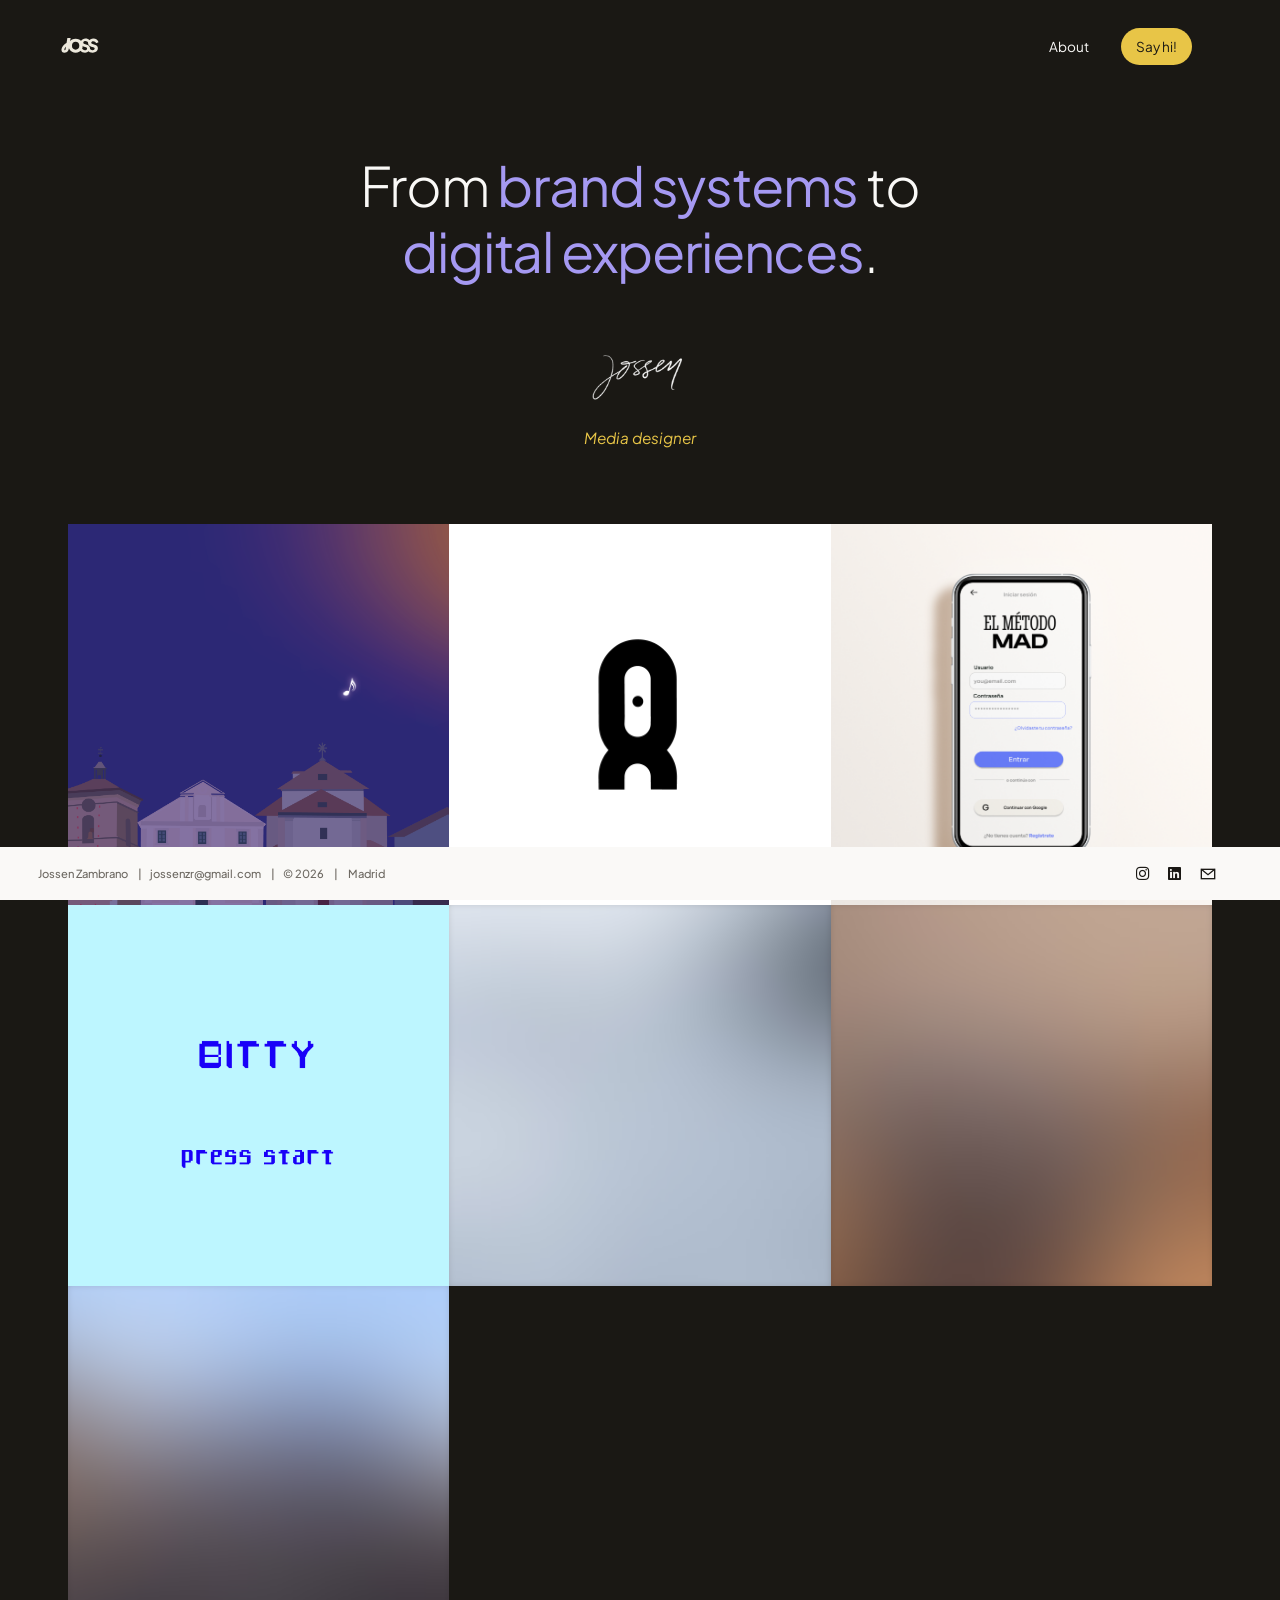
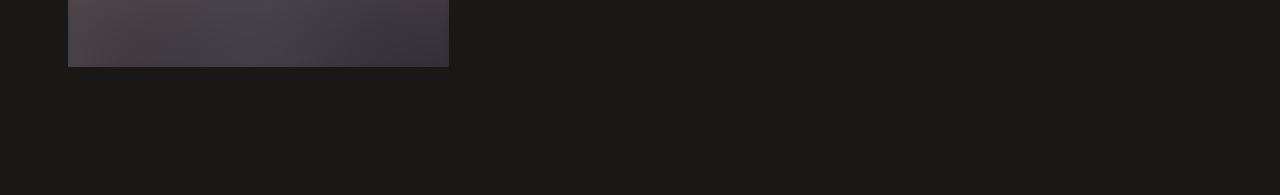
==== commit f7abd14e: "Método MAD: empathy maps sin fondo blanco, nueva sección Lo-fi prototype, texto de apertura reescrit" ====
--- a/index.html
+++ b/index.html
@@ -135,6 +135,17 @@
                 </div>
               </a>
             </article>
+            <article class="style7 locked">
+              <span class="image">
+                <img src="images/pic01.jpg" alt="" />
+              </span>
+              <a href="comingsoon.html">
+                <h2>Yorokobu: La tapa trasera<span class="tile-lock">🔒</span></h2>
+                <div class="content">
+                  <p>Editorial design</p>
+                </div>
+              </a>
+            </article>
             <article class="style6 locked">
               <span class="image">
                 <img src="images/pic06.jpg" alt="" />
@@ -143,17 +154,6 @@
                 <h2>Granea<span class="tile-lock">🔒</span></h2>
                 <div class="content">
                   <p>Branding</p>
-                </div>
-              </a>
-            </article>
-            <article class="style7 locked">
-              <span class="image">
-                <img src="images/pic01.jpg" alt="" />
-              </span>
-              <a href="comingsoon.html">
-                <h2>Yorokobu: La tapa trasera<span class="tile-lock">🔒</span></h2>
-                <div class="content">
-                  <p>Editorial design</p>
                 </div>
               </a>
             </article>
--- a/assets/css/main.css
+++ b/assets/css/main.css
@@ -1044,8 +1044,12 @@
 			transform: translateY(0);
 		}
 
+		/* Touch devices show the scrim permanently (no hover to reveal it) —
+		   lighter than the desktop hover veil so it doesn't sit too dark
+		   at rest on mobile */
 		body.is-touch .tiles article > .image:before {
 			opacity: 1;
+			background-color: rgba(0, 0, 0, 0.4);
 		}
 
 		/* Locked (coming soon) tiles: stay blurred everywhere */
@@ -1458,6 +1462,7 @@
 			margin-top: 1em;
 			padding: 0.5em 1.4em;
 			font-size: 1.1em;
+			font-weight: 400;
 			border-radius: 2em;
 			background: #1A1814;
 			color: #A599F2;
@@ -2264,6 +2269,12 @@
 		margin: 1rem 0 5rem;
 	}
 
+	/* Método MAD: extra breathing room above the prototype CTA, away from
+	   the closing "Resolved / Out of scope" card */
+	body.p4 .project-cta {
+		margin-top: 9rem;
+	}
+
 	/* More projects: lets visitors keep browsing at the end of a case
 	   study instead of having to go back to the home tiles via the logo */
 	.more-projects {
@@ -2276,6 +2287,24 @@
 	   screens, so swap it for a single pill linking back to all projects */
 	.more-projects-cta {
 		display: none;
+	}
+
+	/* Violet instead of honey: on pages with another honey CTA right above
+	   (e.g. "Try the prototype"), two same-colour pills back to back read
+	   as one block. */
+	.more-projects-cta .button.primary {
+		background-color: #A599F2;
+		color: #1A1814 !important;
+	}
+
+	.more-projects-cta .button.primary:hover {
+		background-color: #E8C547;
+		color: #1A1814 !important;
+		box-shadow: 0 4px 16px rgba(232, 197, 71, 0.4);
+	}
+
+	.more-projects-cta .button.primary:active {
+		background-color: #8a7de0;
 	}
 
 	@media screen and (max-width: 736px) {
@@ -2364,7 +2393,14 @@
 /* Case study — Método MAD (proyecto4) */
 
 	.cs-section {
-		margin-bottom: 0.5rem;
+		margin-bottom: 5rem;
+	}
+
+	/* Lo-fi prototype: smaller block, doesn't need as much air as the
+	   heavier text sections around it */
+	.cs-section.cs-tight {
+		margin-top: -2rem;
+		margin-bottom: 2.5rem;
 	}
 
 	.cs-label {
@@ -2503,23 +2539,27 @@
 		margin-right: auto;
 	}
 
-	/* Empathy maps: two separate light cards (like the personas), slightly
-	   narrower than the full column */
+	/* Empathy maps: two separate columns, slightly narrower than the full
+	   width. Images are transparent PNGs drawn to sit directly on the dark
+	   page background — no card/backdrop behind them. */
 	.image-grid.cs-cols-2.cs-light-each {
 		max-width: 50em;
+		gap: 3em;
 		margin-left: auto;
 		margin-right: auto;
-	}
-
-	.image-grid.cs-light-each img {
-		background: #FAF9F7;
-		padding: 1.25em;
 	}
 
 	.image-grid.cs-natural img {
 		width: 100%;
 		aspect-ratio: auto;
 		object-fit: contain;
+	}
+
+	/* Lo-fi wireframes: smaller than the full column, centered */
+	.image-grid.cs-wireframes {
+		max-width: 40em;
+		margin-left: auto;
+		margin-right: auto;
 	}
 
 	/* Light panel behind diagrams drawn in dark ink (transparent PNGs) */
@@ -2610,38 +2650,6 @@
 		margin: 0 auto;
 	}
 
-	.cs-closing {
-		display: grid;
-		grid-template-columns: 1fr 1fr;
-		gap: 2em;
-		margin-bottom: 2em;
-	}
-
-	.cs-closing-label {
-		font-size: 0.8em;
-		font-weight: 700;
-		margin: 0 0 0.6em;
-	}
-
-	.cs-closing ul {
-		list-style: none;
-		padding: 0;
-		margin: 0;
-	}
-
-	.cs-closing li {
-		font-size: 0.8em;
-		line-height: 1.6;
-		color: #FAF9F7;
-		opacity: 0.75;
-		padding: 0.2em 0;
-	}
-
-	.cs-closing li::before {
-		content: '\2192  ';
-		opacity: 0.5;
-	}
-
 	.cs-footnote {
 		font-size: 0.72em;
 		color: #FAF9F7;
@@ -2653,7 +2661,6 @@
 
 		.cs-stats,
 		.cs-decisions,
-		.cs-closing,
 		.image-grid.cs-cols-2,
 		.image-grid.cs-cols-3 {
 			grid-template-columns: 1fr;
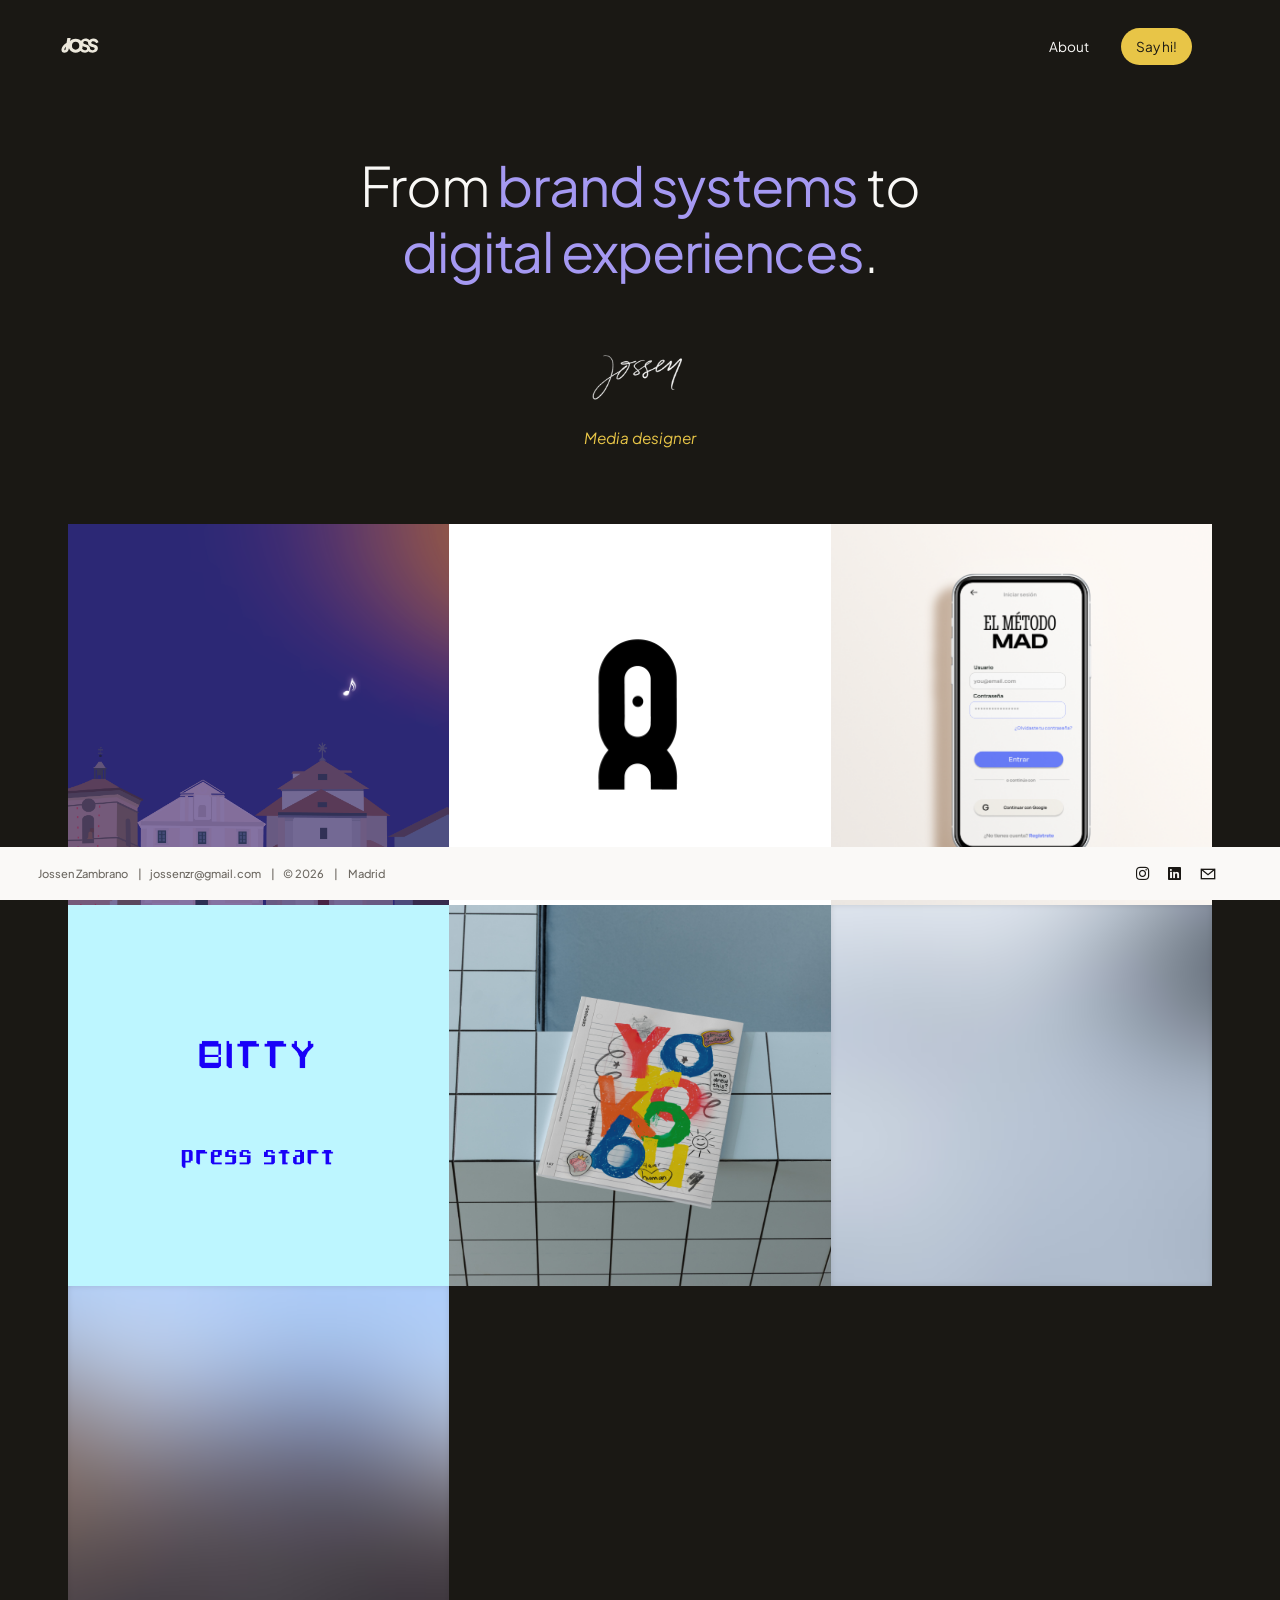
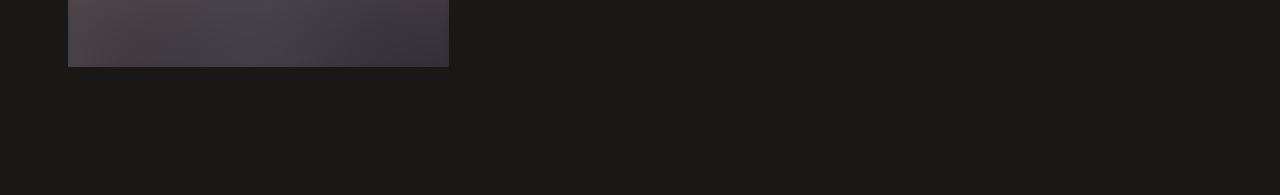
==== commit 124b9de4: "Desbloquea el proyecto Yorokobu y añade CTAs duplicados en descripción y cierre - Nueva página proye" ====
--- a/index.html
+++ b/index.html
@@ -124,25 +124,25 @@
                 </div>
               </a>
             </article>
+            <article class="style7">
+              <span class="image">
+                <img src="images/proyecto5/yorokobu_tile.jpg" alt="" />
+              </span>
+              <a href="proyecto5.html">
+                <h2>Yorokobu: La tapa trasera</h2>
+                <div class="content">
+                  <p>Editorial design</p>
+                </div>
+              </a>
+            </article>
             <article class="style5 locked">
               <span class="image">
                 <img src="images/pic05.jpg" alt="" />
               </span>
               <a href="comingsoon.html">
-                <h2>Scholar App<span class="tile-lock">🔒</span></h2>
+                <h2>Aula App<span class="tile-lock">🔒</span></h2>
                 <div class="content">
                   <p>UX Case study</p>
-                </div>
-              </a>
-            </article>
-            <article class="style7 locked">
-              <span class="image">
-                <img src="images/pic01.jpg" alt="" />
-              </span>
-              <a href="comingsoon.html">
-                <h2>Yorokobu: La tapa trasera<span class="tile-lock">🔒</span></h2>
-                <div class="content">
-                  <p>Editorial design</p>
                 </div>
               </a>
             </article>
--- a/assets/css/main.css
+++ b/assets/css/main.css
@@ -1769,14 +1769,20 @@
 
 	#sayhello {
 		max-width: 68em;
-		margin: 0 auto;
-		display: grid;
-		grid-template-columns: 1fr 1fr;
-		gap: 3.5em;
-		align-items: start;
+		margin: 5em auto 0 auto;
+		text-align: left;
+		position: relative;
+	}
+
+	.sayhello-form {
+		max-width: 26em;
 	}
 
 	.sayhello-image {
+		position: absolute;
+		right: 0;
+		bottom: 0;
+		width: 20em;
 		border-radius: 16px;
 		overflow: hidden;
 		aspect-ratio: 1 / 1;
@@ -1794,6 +1800,11 @@
 		font-weight: 700;
 		color: #1A1814;
 		margin-bottom: 0.8em;
+	}
+
+	#sayhello input,
+	#sayhello textarea {
+		text-align: left;
 	}
 
 	#sayhello input::placeholder,
@@ -1807,6 +1818,7 @@
 		font-weight: 400;
 		color: #1A1814;
 		margin-bottom: 0.3em;
+		text-align: left;
 	}
 
 	#sayhello form > .fields {
@@ -1981,6 +1993,11 @@
 		margin-bottom: 0;
 	}
 
+	.about-typewriter {
+		border-right: 2px solid #A599F2;
+		animation: sayhelloCaret 0.75s step-end infinite;
+	}
+
 	.about-photo {
 		position: relative;
 		overflow: hidden;
@@ -2239,6 +2256,20 @@
 		opacity: 0.8;
 	}
 
+	.tools-icons {
+		display: flex;
+		align-items: center;
+		flex-wrap: wrap;
+		gap: 0.7em;
+	}
+
+	.tool-icon {
+		display: block;
+		width: 2.2em;
+		height: 2.2em;
+		object-fit: contain;
+	}
+
 	.project-description-body {
 		flex: 1;
 	}
@@ -2269,10 +2300,36 @@
 		margin: 1rem 0 5rem;
 	}
 
-	/* Método MAD: extra breathing room above the prototype CTA, away from
-	   the closing "Resolved / Out of scope" card */
-	body.p4 .project-cta {
+	/* Método MAD: extra breathing room above the closing prototype CTA,
+	   away from the Reflections text. Only the last of the two CTAs on
+	   this page (top one keeps the default spacing). */
+	body.p4 .project-cta:last-of-type {
 		margin-top: 9rem;
+	}
+
+	/* Bitty: center the closing "Get font" pill in the gap between the
+	   last video and the "More projects" divider line. Only the last of
+	   the two CTAs on this page (top one keeps the default spacing). */
+	body.p3 .project-cta:last-of-type {
+		margin-top: 8.9rem;
+		margin-bottom: 1rem;
+	}
+
+	body.p3 .more-projects {
+		margin-top: 7.3rem;
+	}
+
+	/* Audiosistemas: center the closing "View brand guideline" pill in the
+	   gap between the last image and the "More projects" divider line.
+	   Only the last of the two CTAs on this page (top one keeps the
+	   default spacing). */
+	body.p2 .project-cta:last-of-type {
+		margin-top: 8.1875rem;
+		margin-bottom: 1rem;
+	}
+
+	body.p2 .more-projects {
+		margin-top: 8.1875rem;
 	}
 
 	/* More projects: lets visitors keep browsing at the end of a case
@@ -2348,6 +2405,33 @@
 	.image-grid img.reveal-in {
 		opacity: 1;
 		transform: none;
+	}
+
+	.image-grid video {
+		flex: 1;
+		min-width: 0;
+		display: block;
+		aspect-ratio: 1 / 1;
+		object-fit: cover;
+		border-radius: 0;
+		opacity: 0;
+		transform: translateY(26px);
+		transition: opacity 0.7s cubic-bezier(0.22, 1, 0.36, 1),
+		            transform 0.7s cubic-bezier(0.22, 1, 0.36, 1);
+	}
+
+	/* Slightly translucent once revealed, unlike the photos next to it */
+	.image-grid video.reveal-in {
+		opacity: 0.85;
+		transform: none;
+	}
+
+	/* FontForge recording: wider than square so the full app window shows
+	   (no side cropping), and anchored to the top so the Windows taskbar
+	   at the bottom of the capture gets cropped out instead */
+	.image-grid video.video-wide-crop {
+		aspect-ratio: 2 / 1;
+		object-position: center top;
 	}
 
 	/* Icon sheet's artwork sits left-of-centre in its own canvas; shift the
@@ -2894,17 +2978,16 @@
 	}
 
 	#sayhello {
-		grid-template-columns: 1fr;
-		gap: 1.5em;
+		margin-top: 7em;
+		display: block;
 	}
 
 	.sayhello-image {
-		aspect-ratio: auto;
-	}
-
-	.sayhello-image img {
-		height: auto;
-		object-fit: contain;
+		display: none;
+	}
+
+	#sayhello ul.actions {
+		margin-top: 3.5em;
 	}
 
 	#sayhello form > .fields > .field.half {
@@ -2923,13 +3006,9 @@
 		font-size: 2em;
 	}
 
-	.sayhello-image {
-		display: block;
-	}
-
 	#sayhello ul.actions {
 		justify-content: flex-start;
-		margin-top: 1.5em;
+		margin-top: 3.5em;
 	}
 
 }
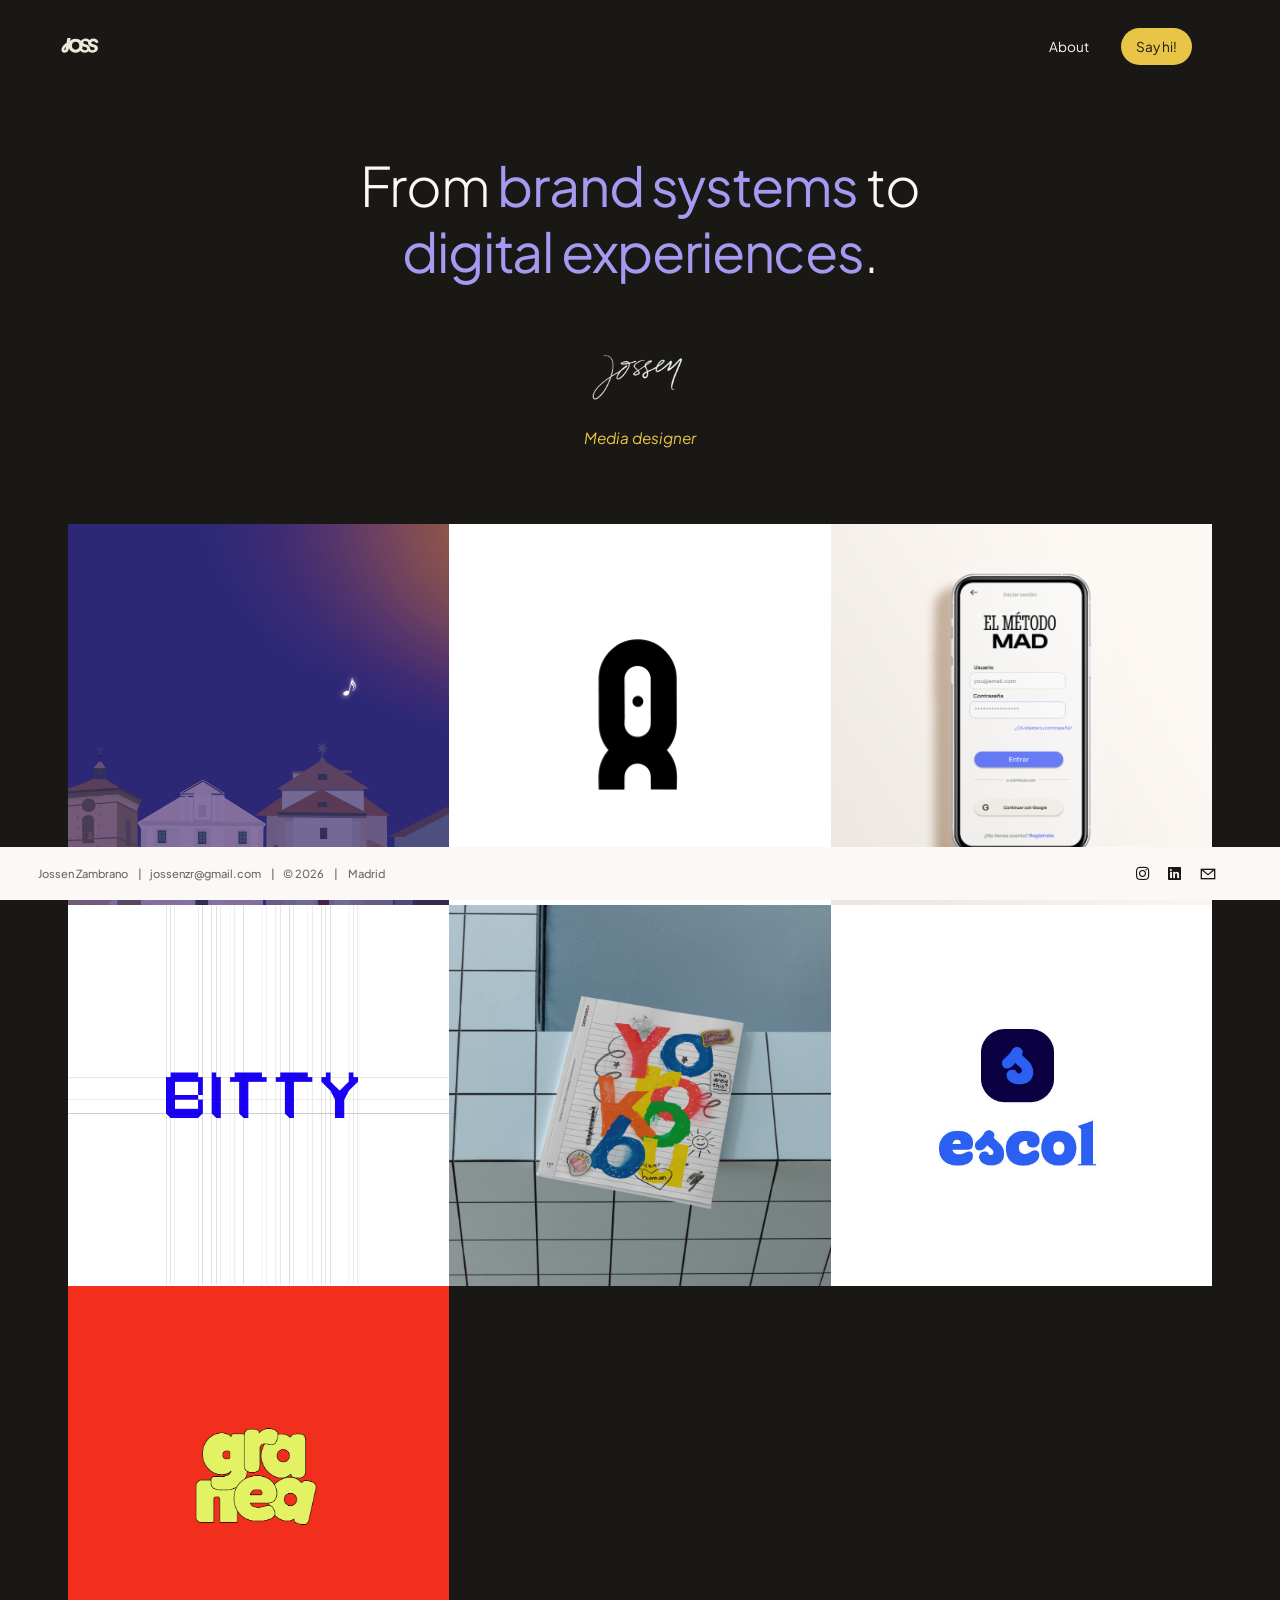
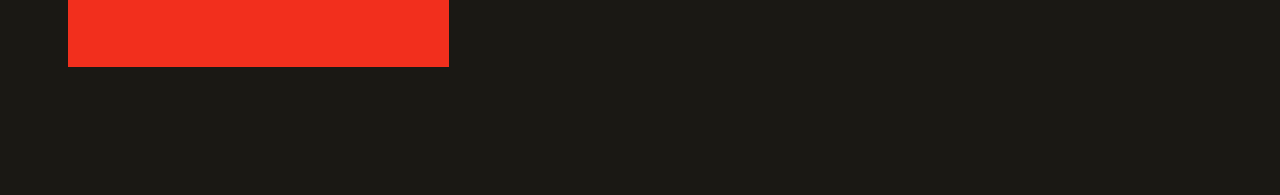
==== commit 2c6561a1: "portadas proyectos locked" ====
--- a/index.html
+++ b/index.html
@@ -6,6 +6,20 @@
 -->
 <html>
   <head>
+    <!-- Google Tag Manager -->
+    <script>
+      (function (w, d, s, l, i) {
+        w[l] = w[l] || [];
+        w[l].push({ "gtm.start": new Date().getTime(), event: "gtm.js" });
+        var f = d.getElementsByTagName(s)[0],
+          j = d.createElement(s),
+          dl = l != "dataLayer" ? "&l=" + l : "";
+        j.async = true;
+        j.src = "https://www.googletagmanager.com/gtm.js?id=" + i + dl;
+        f.parentNode.insertBefore(j, f);
+      })(window, document, "script", "dataLayer", "GTM-WMPVNZZB");
+    </script>
+    <!-- End Google Tag Manager -->
     <title>Joss Portfolio</title>
     <meta charset="utf-8" />
     <meta
@@ -32,6 +46,16 @@
     <noscript><link rel="stylesheet" href="assets/css/noscriptss" /></noscript>
   </head>
   <body class="is-preload home">
+    <!-- Google Tag Manager (noscript) -->
+    <noscript
+      ><iframe
+        src="https://www.googletagmanager.com/ns.html?id=GTM-WMPVNZZB"
+        height="0"
+        width="0"
+        style="display: none; visibility: hidden"
+      ></iframe
+    ></noscript>
+    <!-- End Google Tag Manager (noscript) -->
     <!-- Wrapper -->
     <div id="wrapper">
       <!-- Header -->
@@ -135,25 +159,25 @@
                 </div>
               </a>
             </article>
-            <article class="style5 locked">
-              <span class="image">
-                <img src="images/pic05.jpg" alt="" />
+            <article class="style5">
+              <span class="image">
+                <img src="images/proyecto6/portada_escol.jpg" alt="" />
               </span>
               <a href="comingsoon.html">
-                <h2>Aula App<span class="tile-lock">🔒</span></h2>
+                <h2>Escol App<span class="tile-lock">🔒</span></h2>
                 <div class="content">
                   <p>UX Case study</p>
                 </div>
               </a>
             </article>
-            <article class="style6 locked">
-              <span class="image">
-                <img src="images/pic06.jpg" alt="" />
+            <article class="style6">
+              <span class="image">
+                <img src="images/proyecto7/portada_granea.jpg" alt="" />
               </span>
               <a href="comingsoon.html">
                 <h2>Granea<span class="tile-lock">🔒</span></h2>
                 <div class="content">
-                  <p>Branding</p>
+                  <p>Branding Strategy</p>
                 </div>
               </a>
             </article>
--- a/assets/css/main.css
+++ b/assets/css/main.css
@@ -1888,6 +1888,18 @@
 			transform: translateX(0);
 		}
 
+		/* Project CTAs (Get font, Try the prototype, View brand guideline):
+		   the arrow gives a quick one-off peek as soon as the button scrolls
+		   into view, then settles back to still until the user hovers. */
+		@keyframes ctaArrowWink {
+			0%, 100% { max-width: 0; margin-left: 0; opacity: 0; transform: translateX(-4px); }
+			50% { max-width: 1.5em; margin-left: 0.5em; opacity: 1; transform: translateX(0); }
+		}
+
+		.project-cta .submit-cta.cta-wink::after {
+			animation: ctaArrowWink 0.9s ease 0.4s 1;
+		}
+
 	[data-fs-success] {
 		display: none;
 	}
